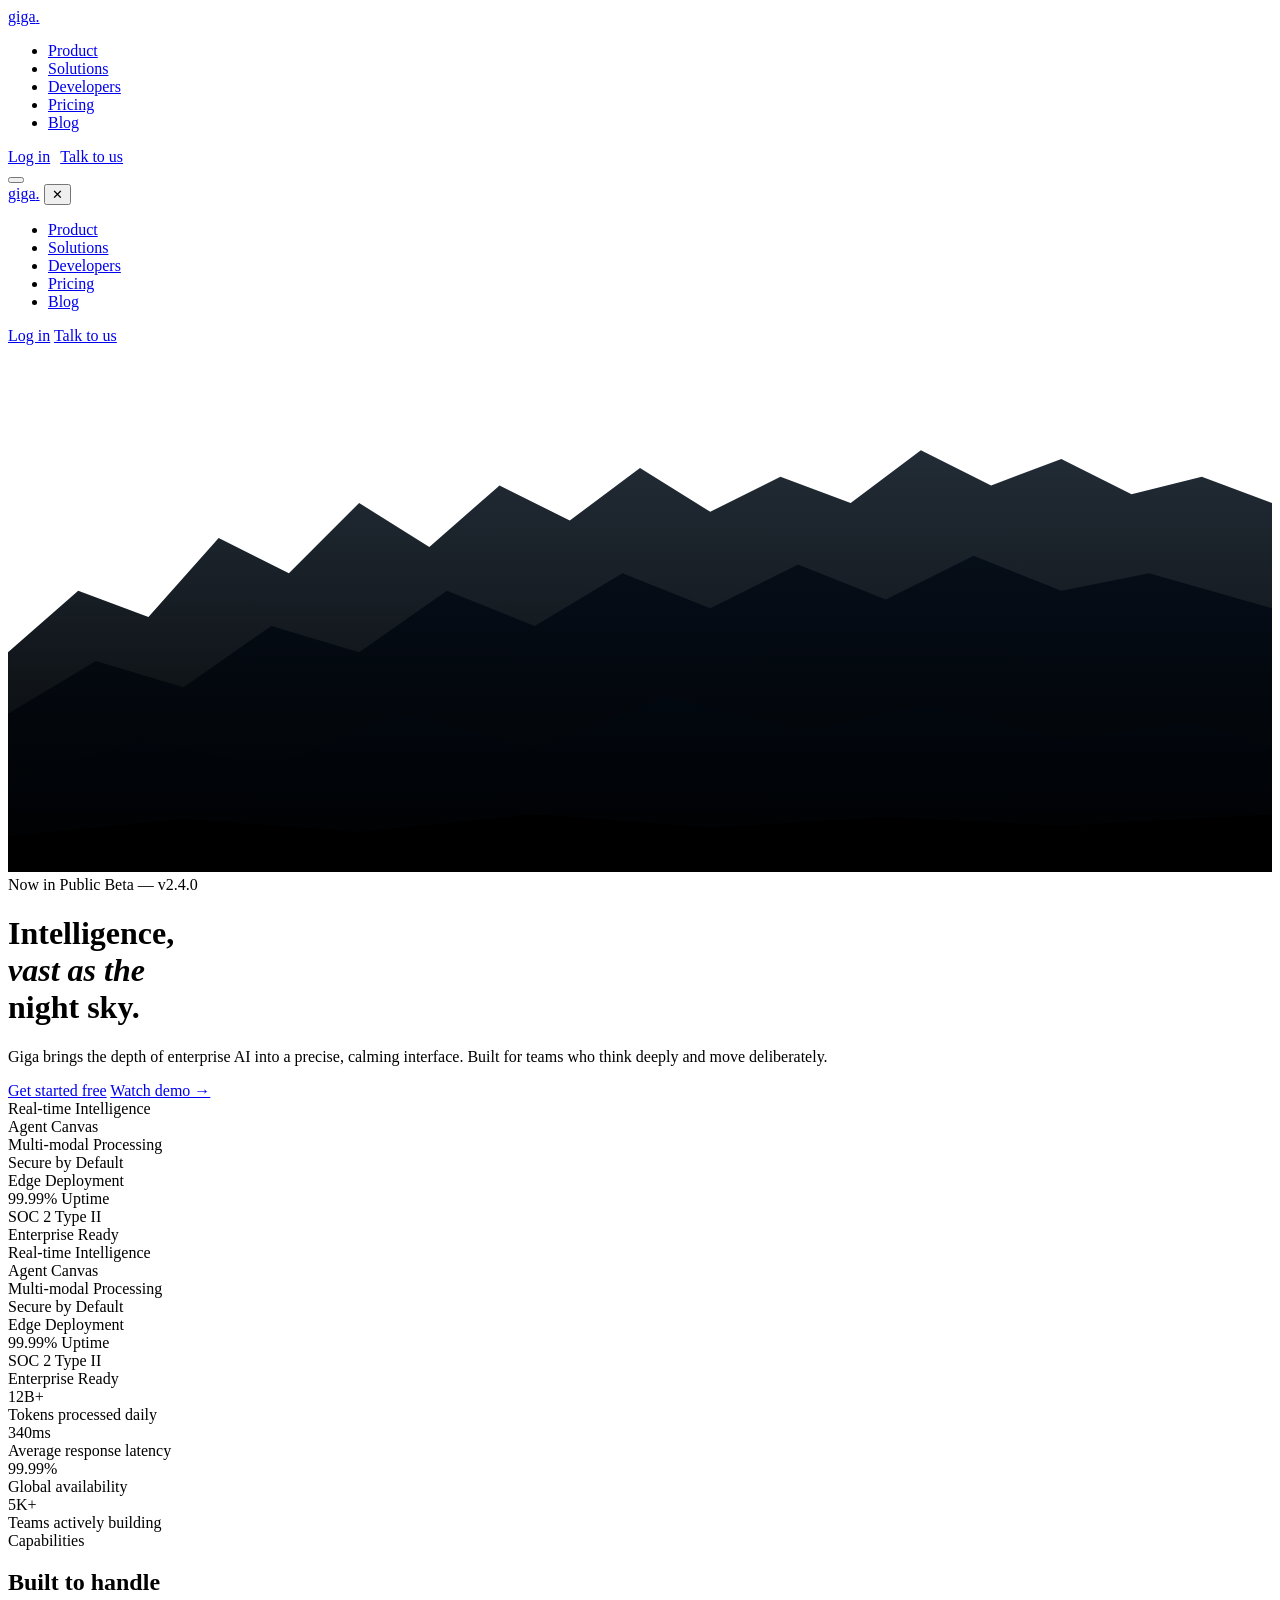
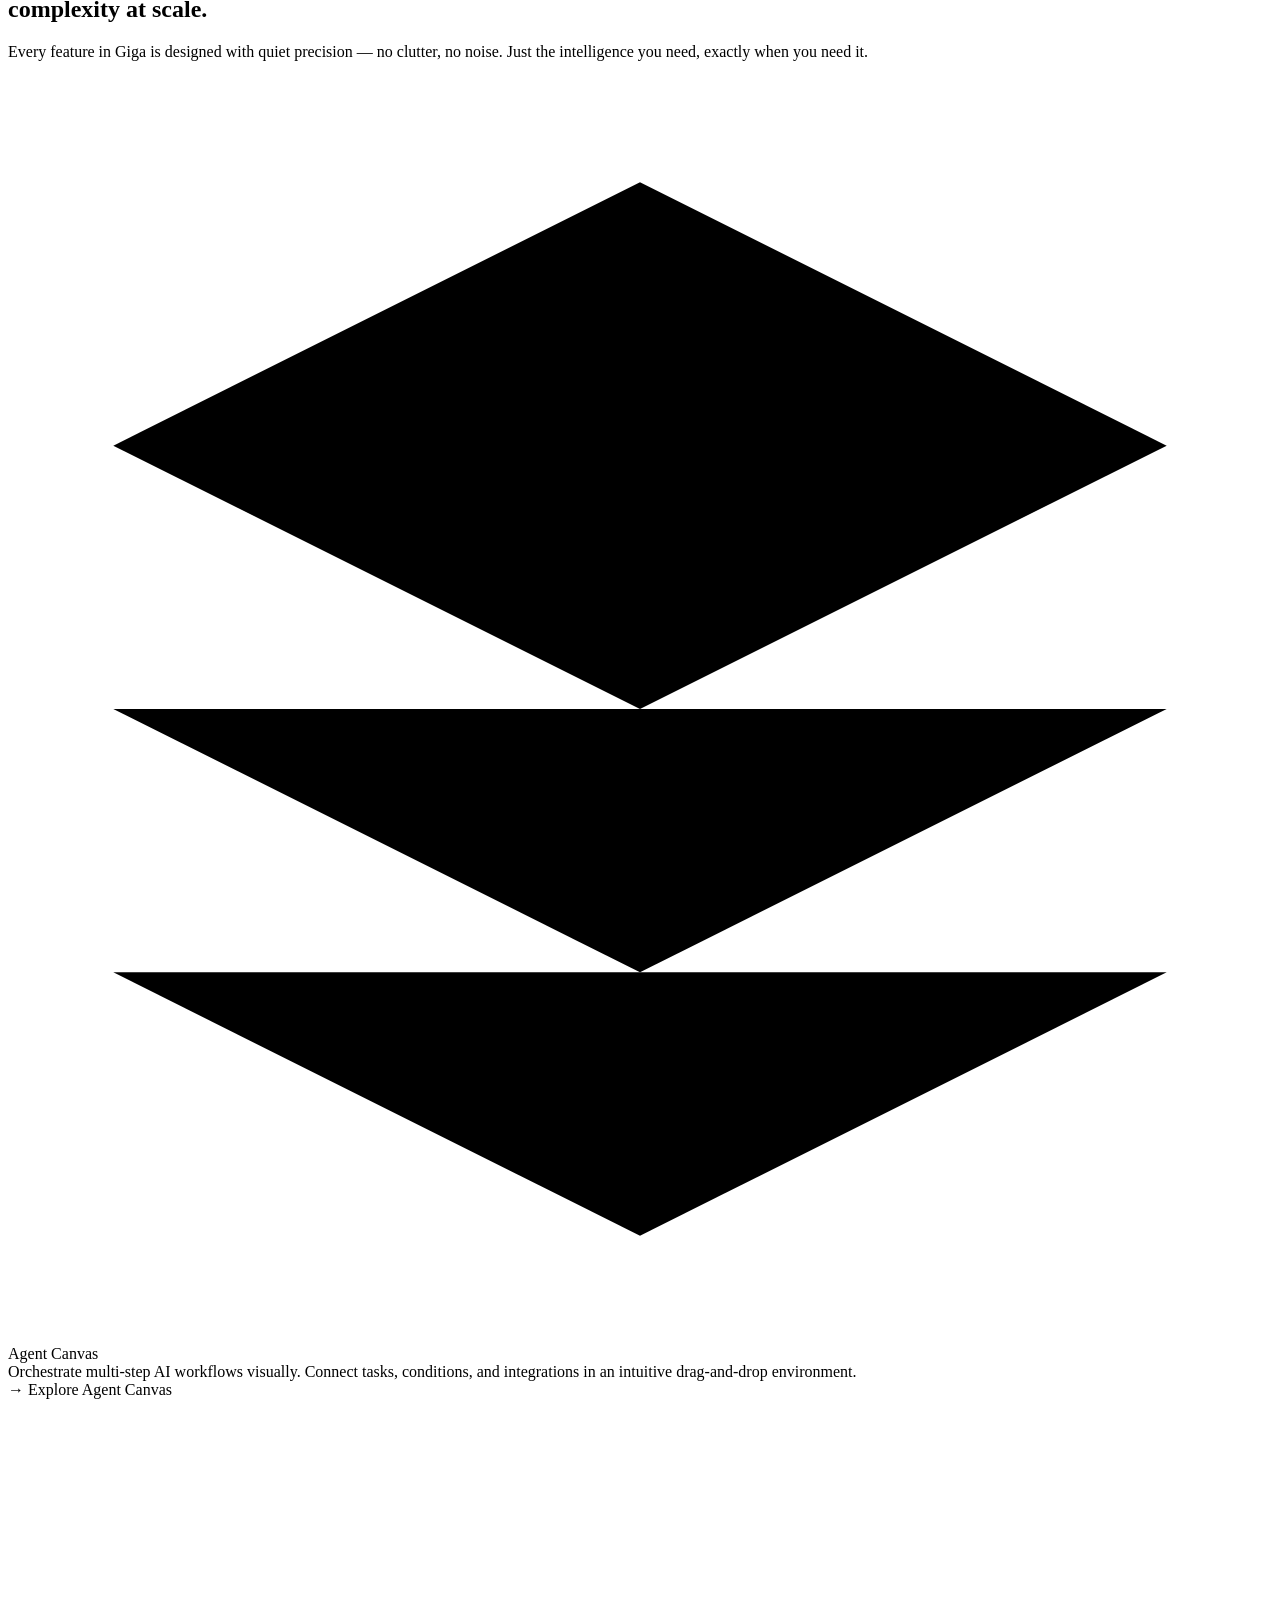
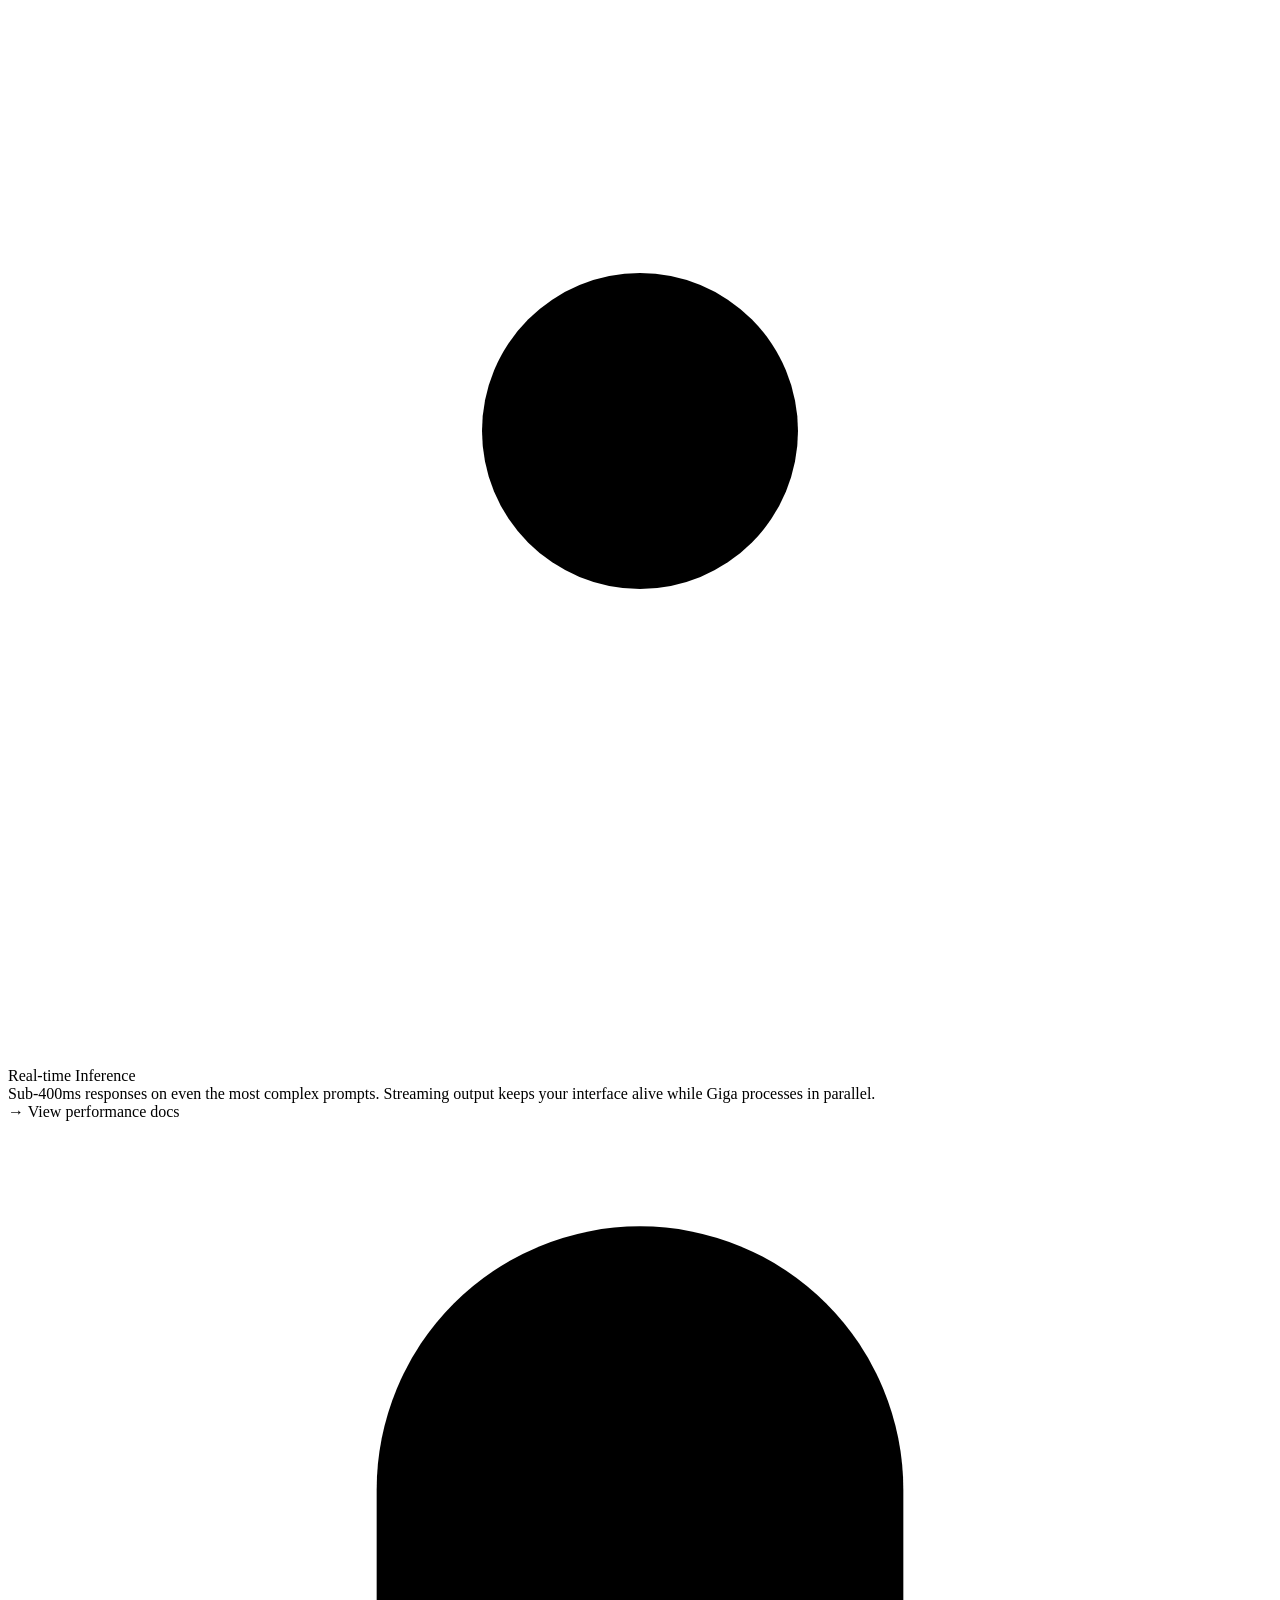
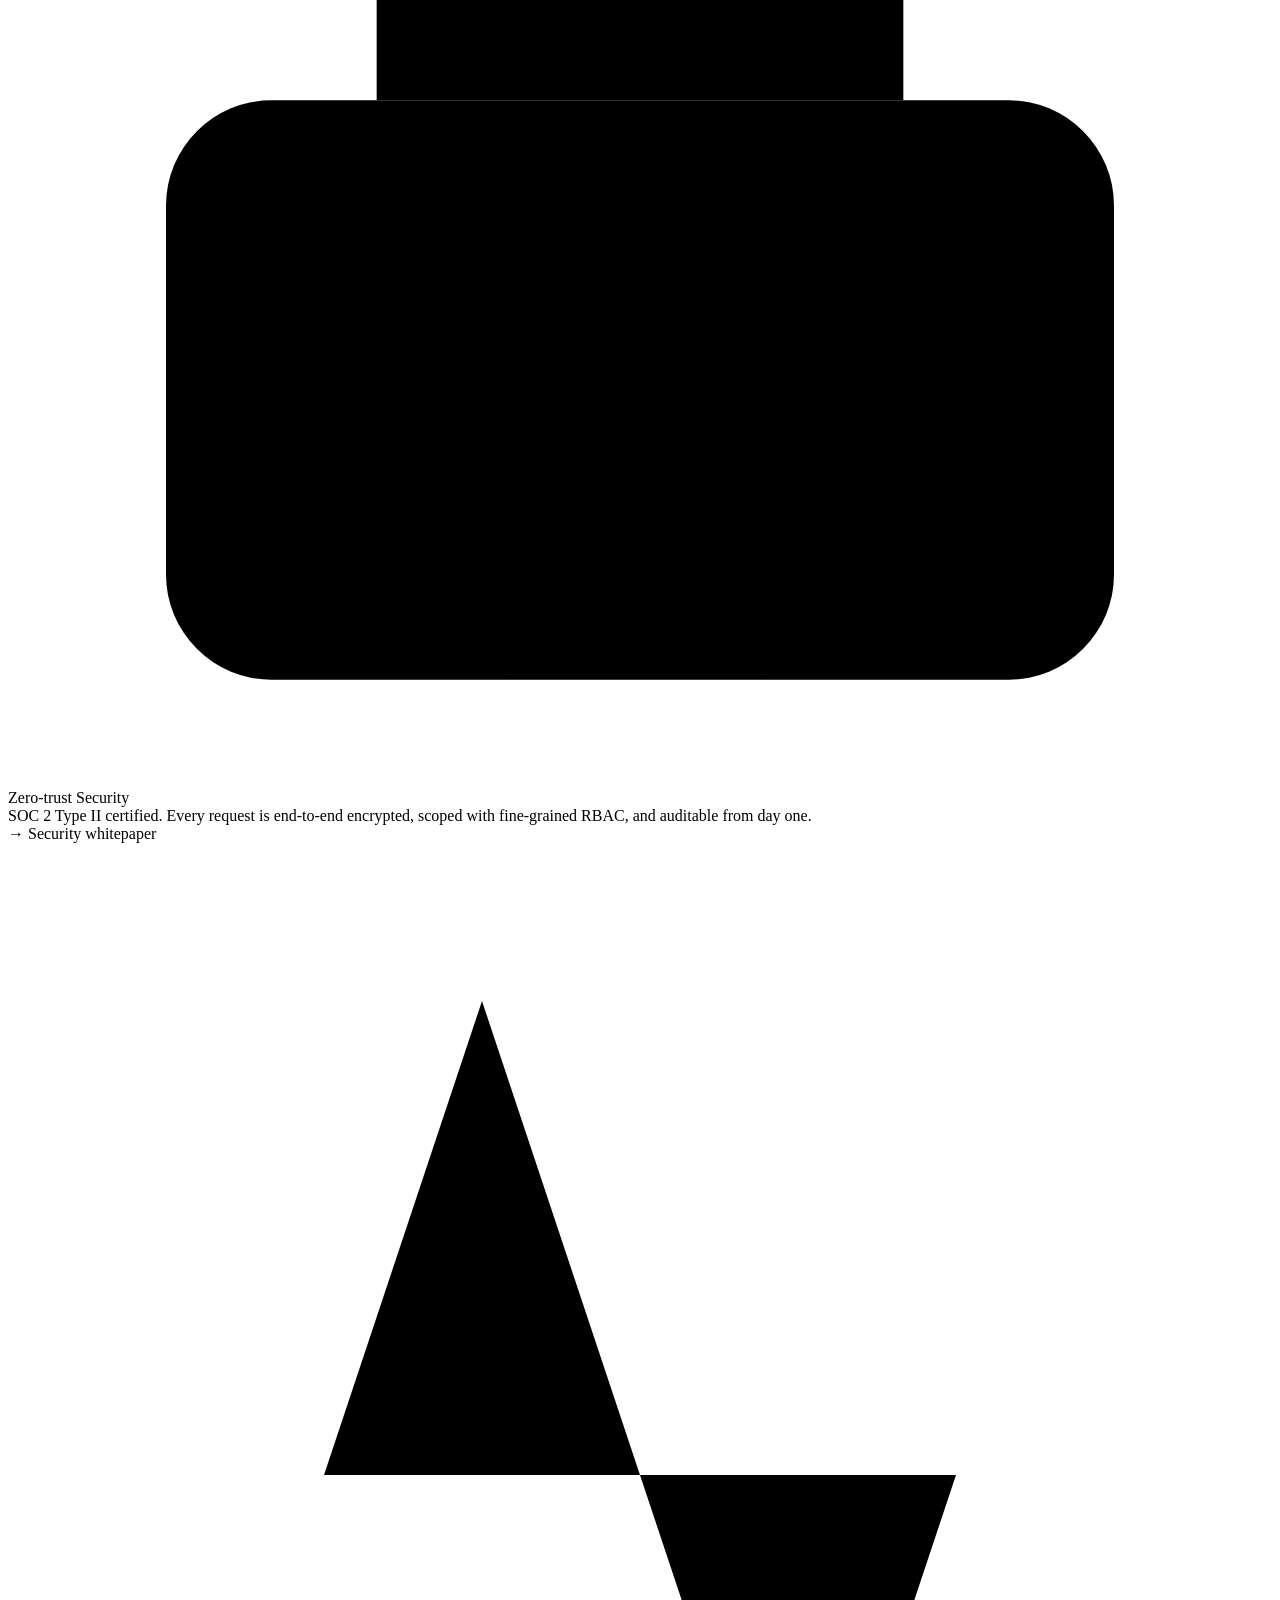
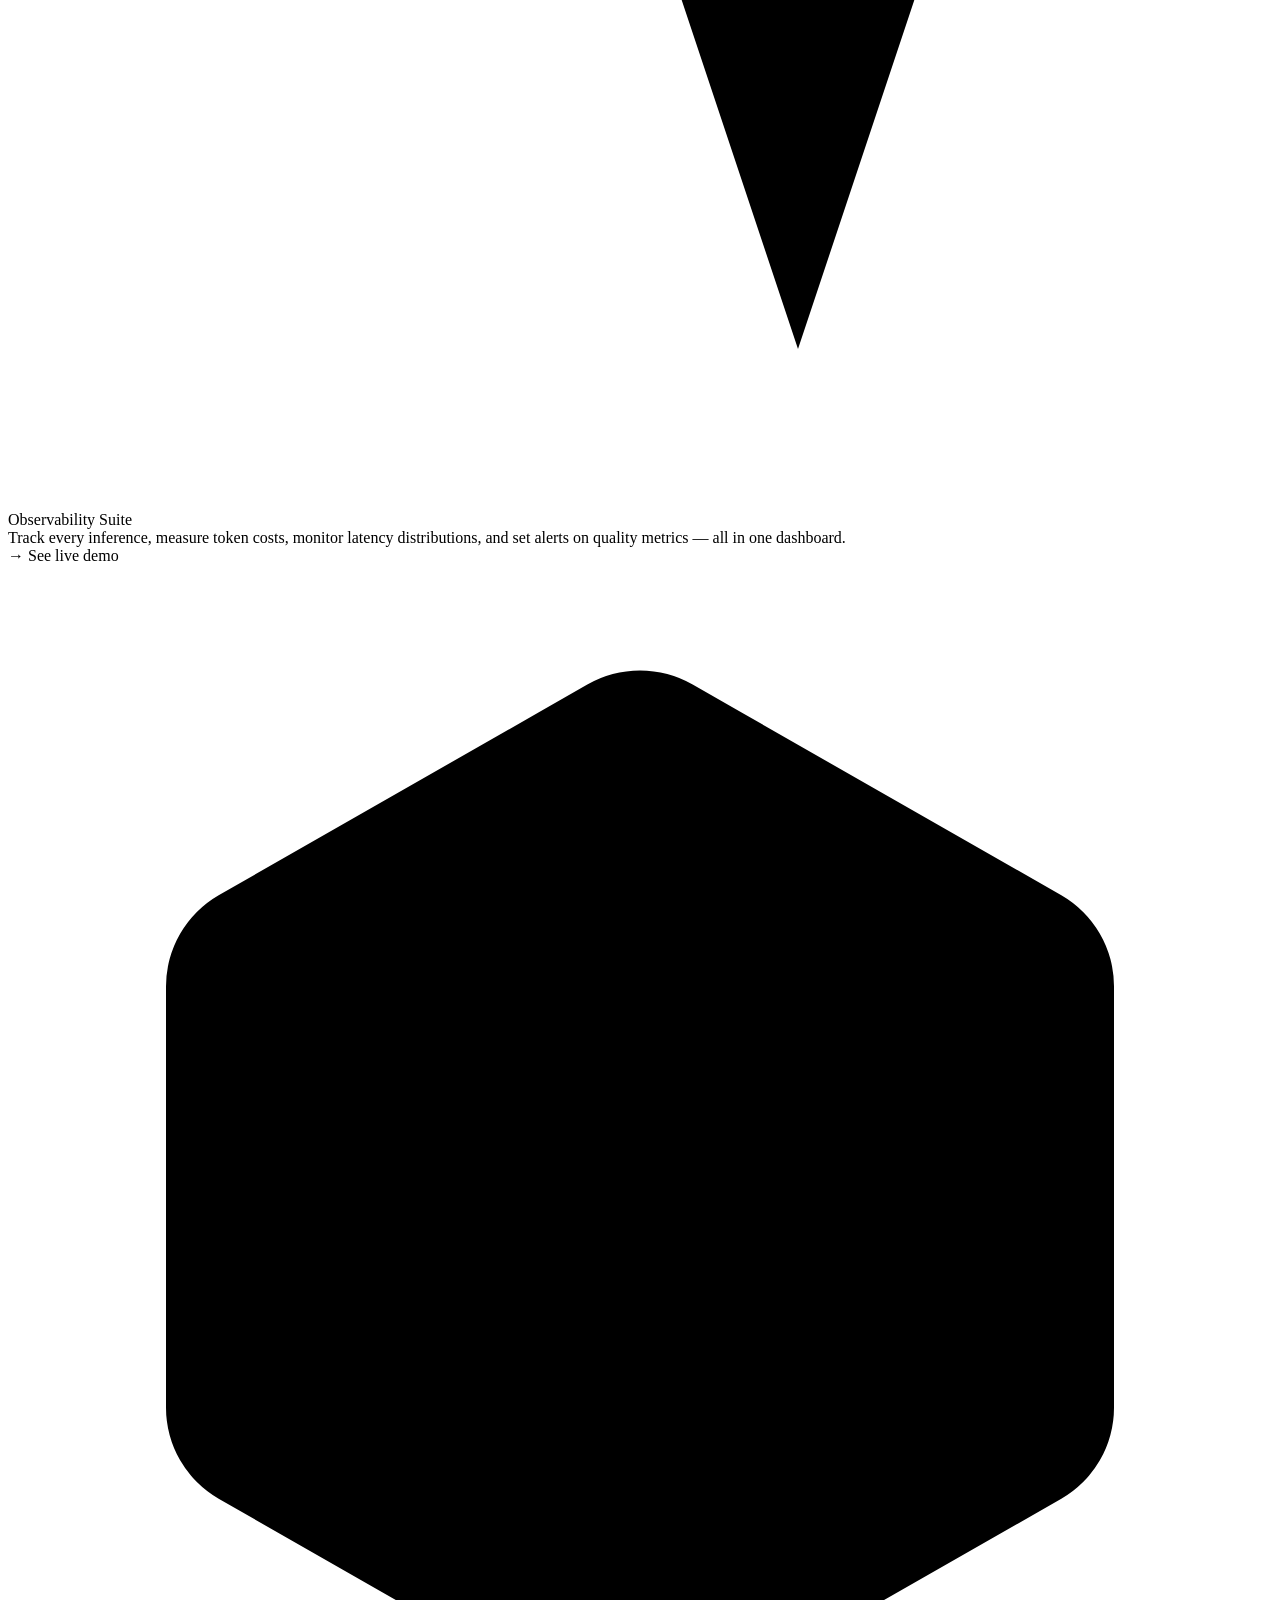
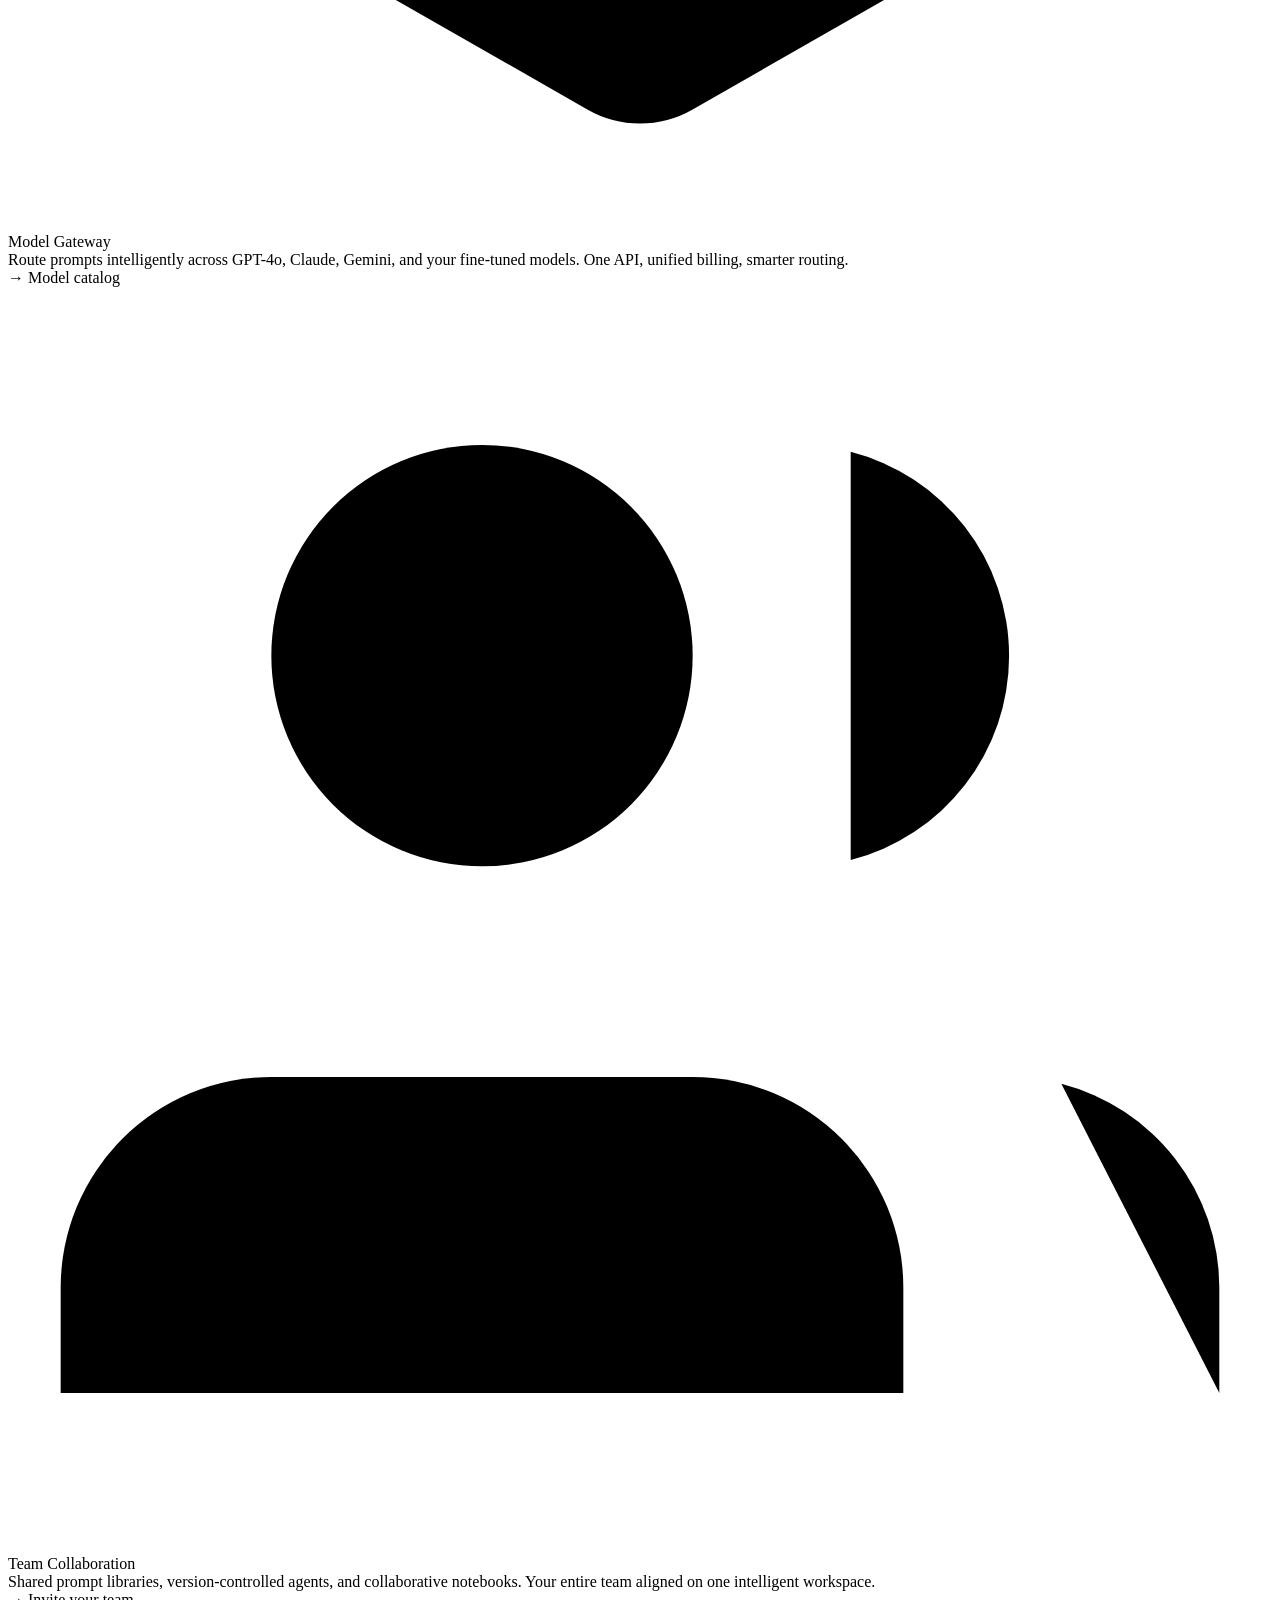
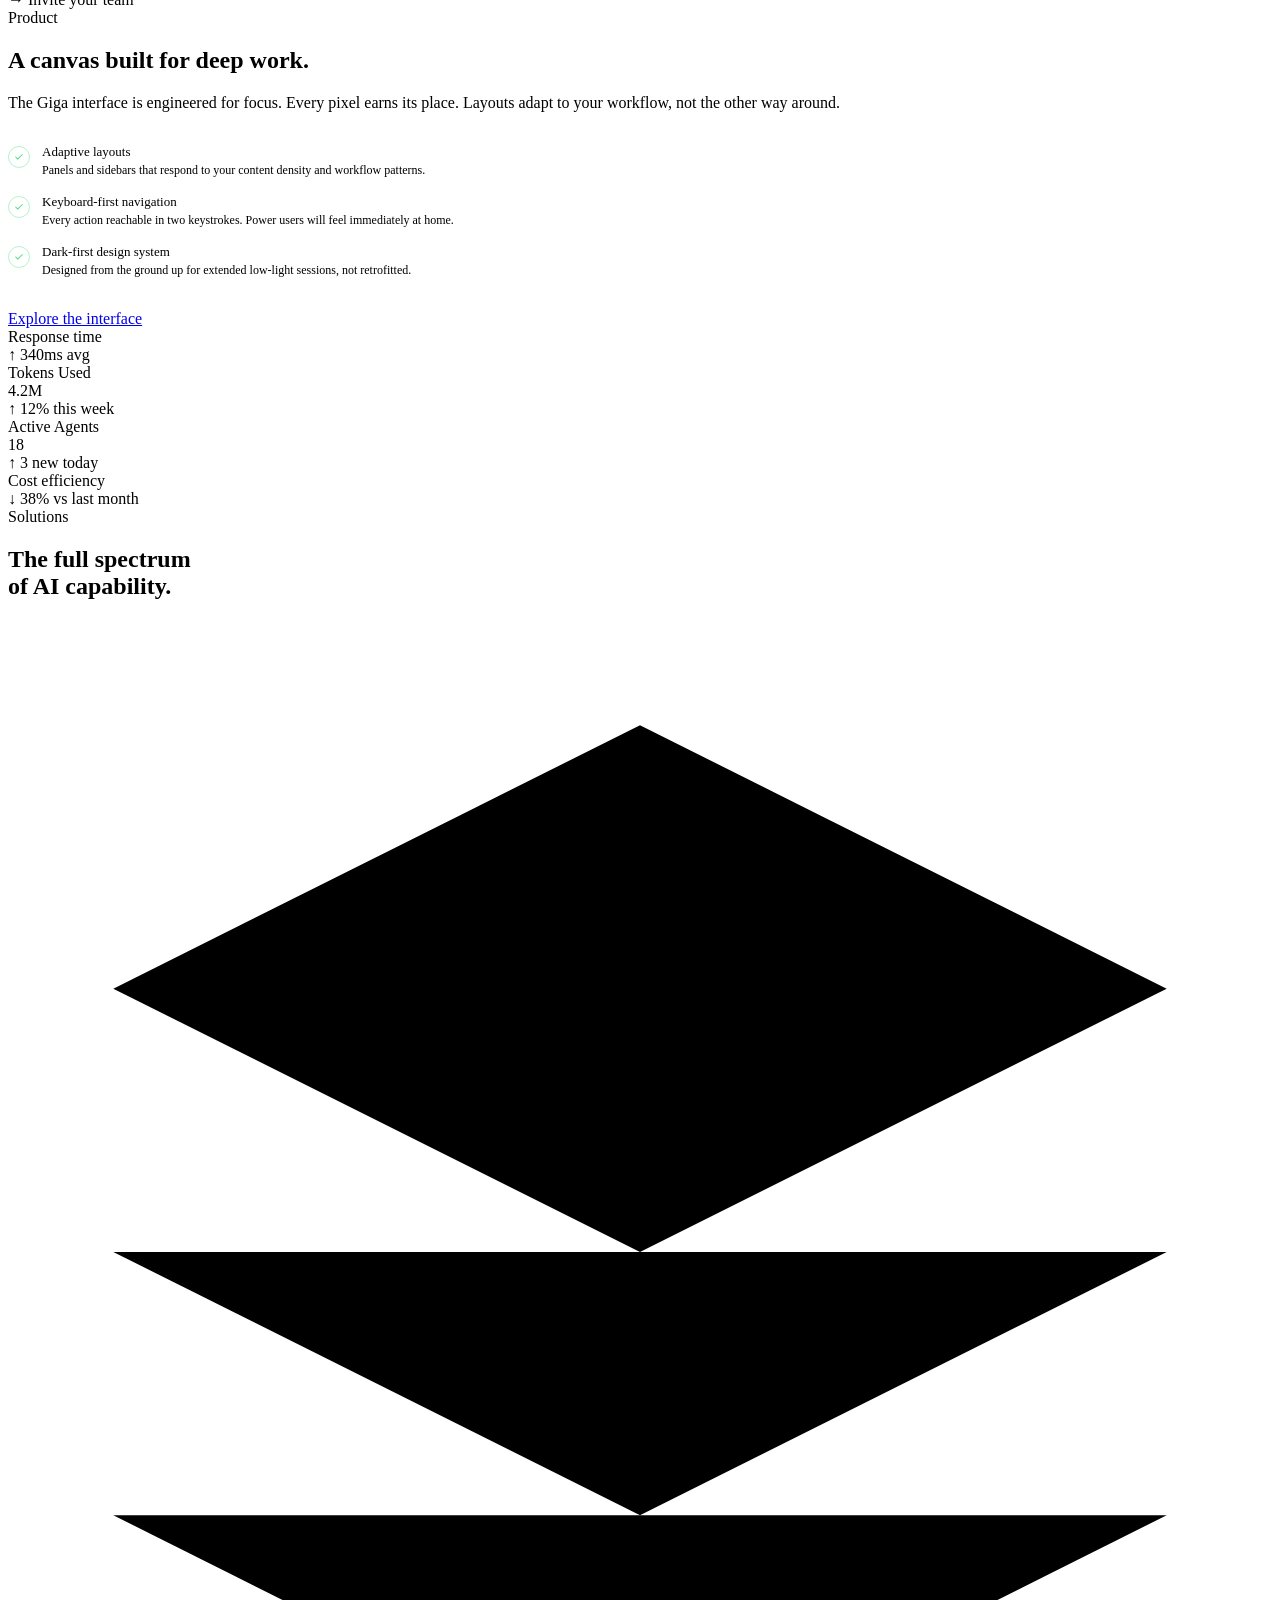
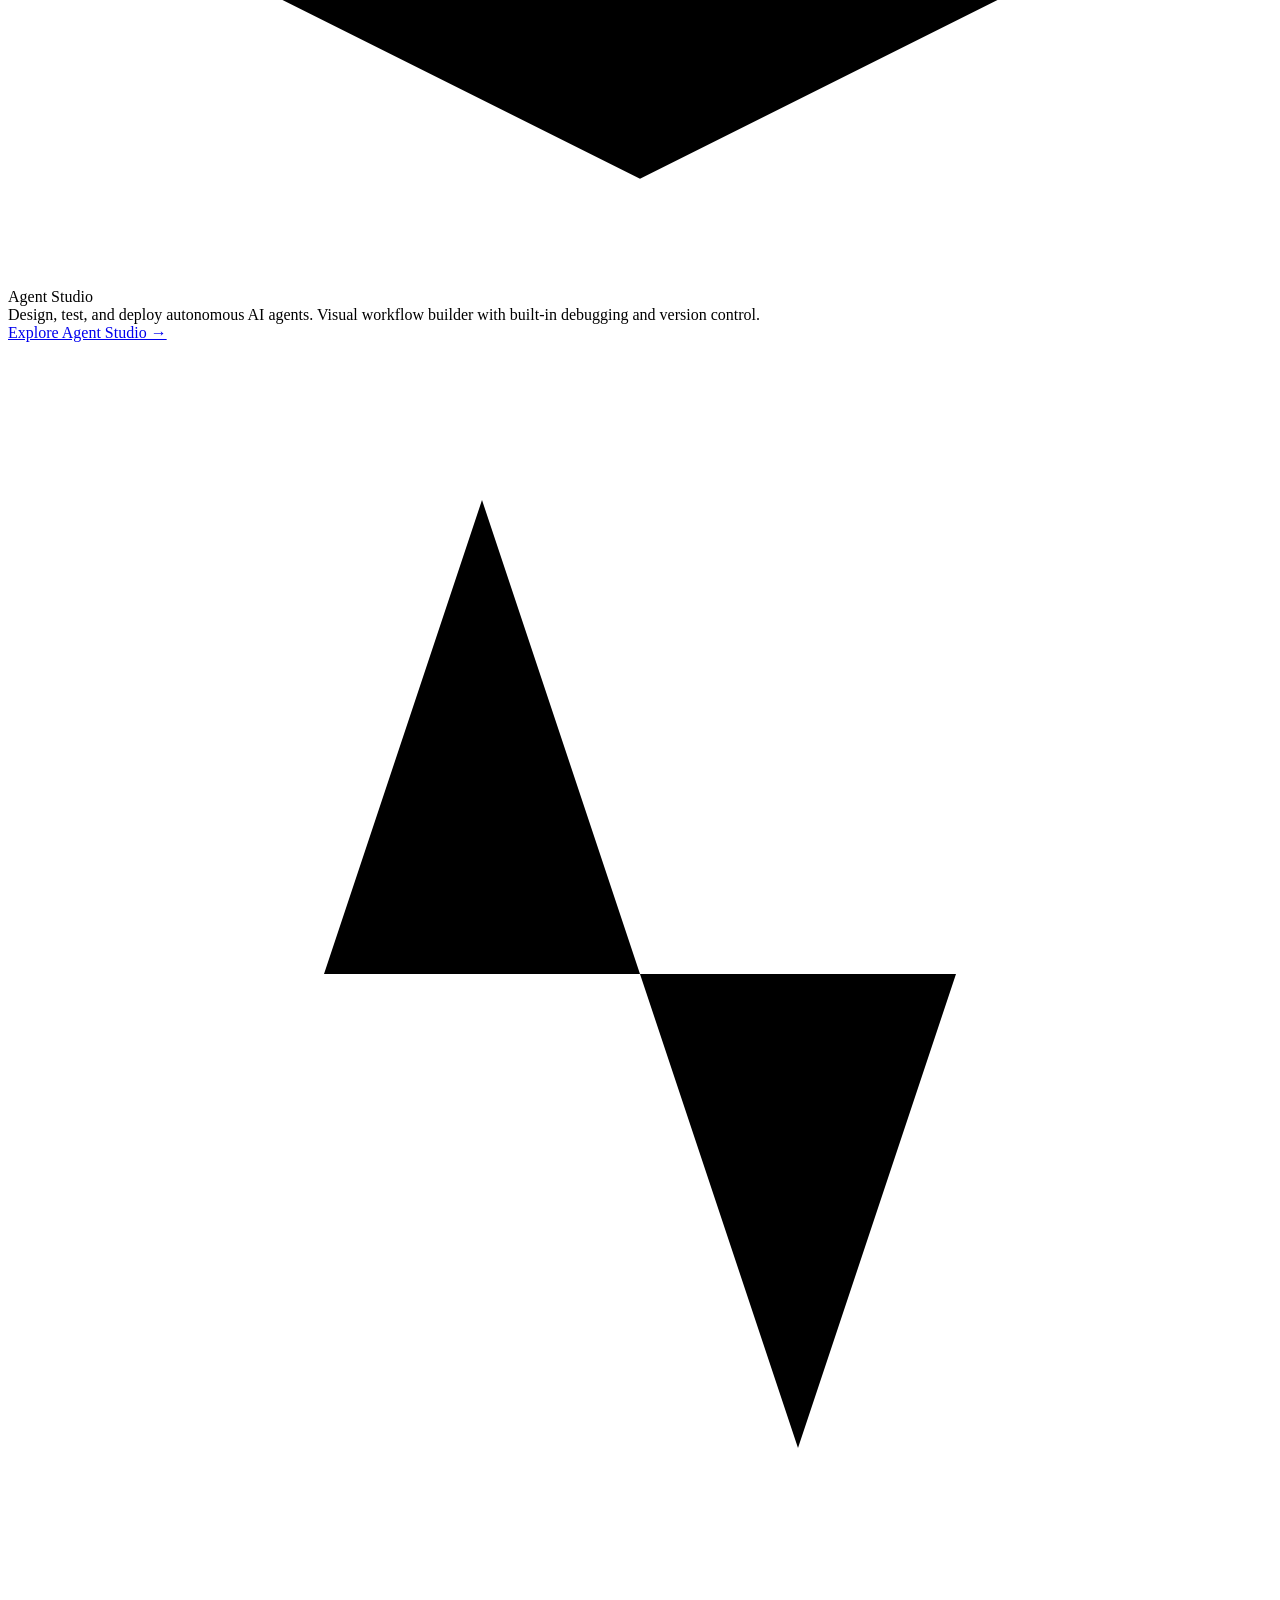
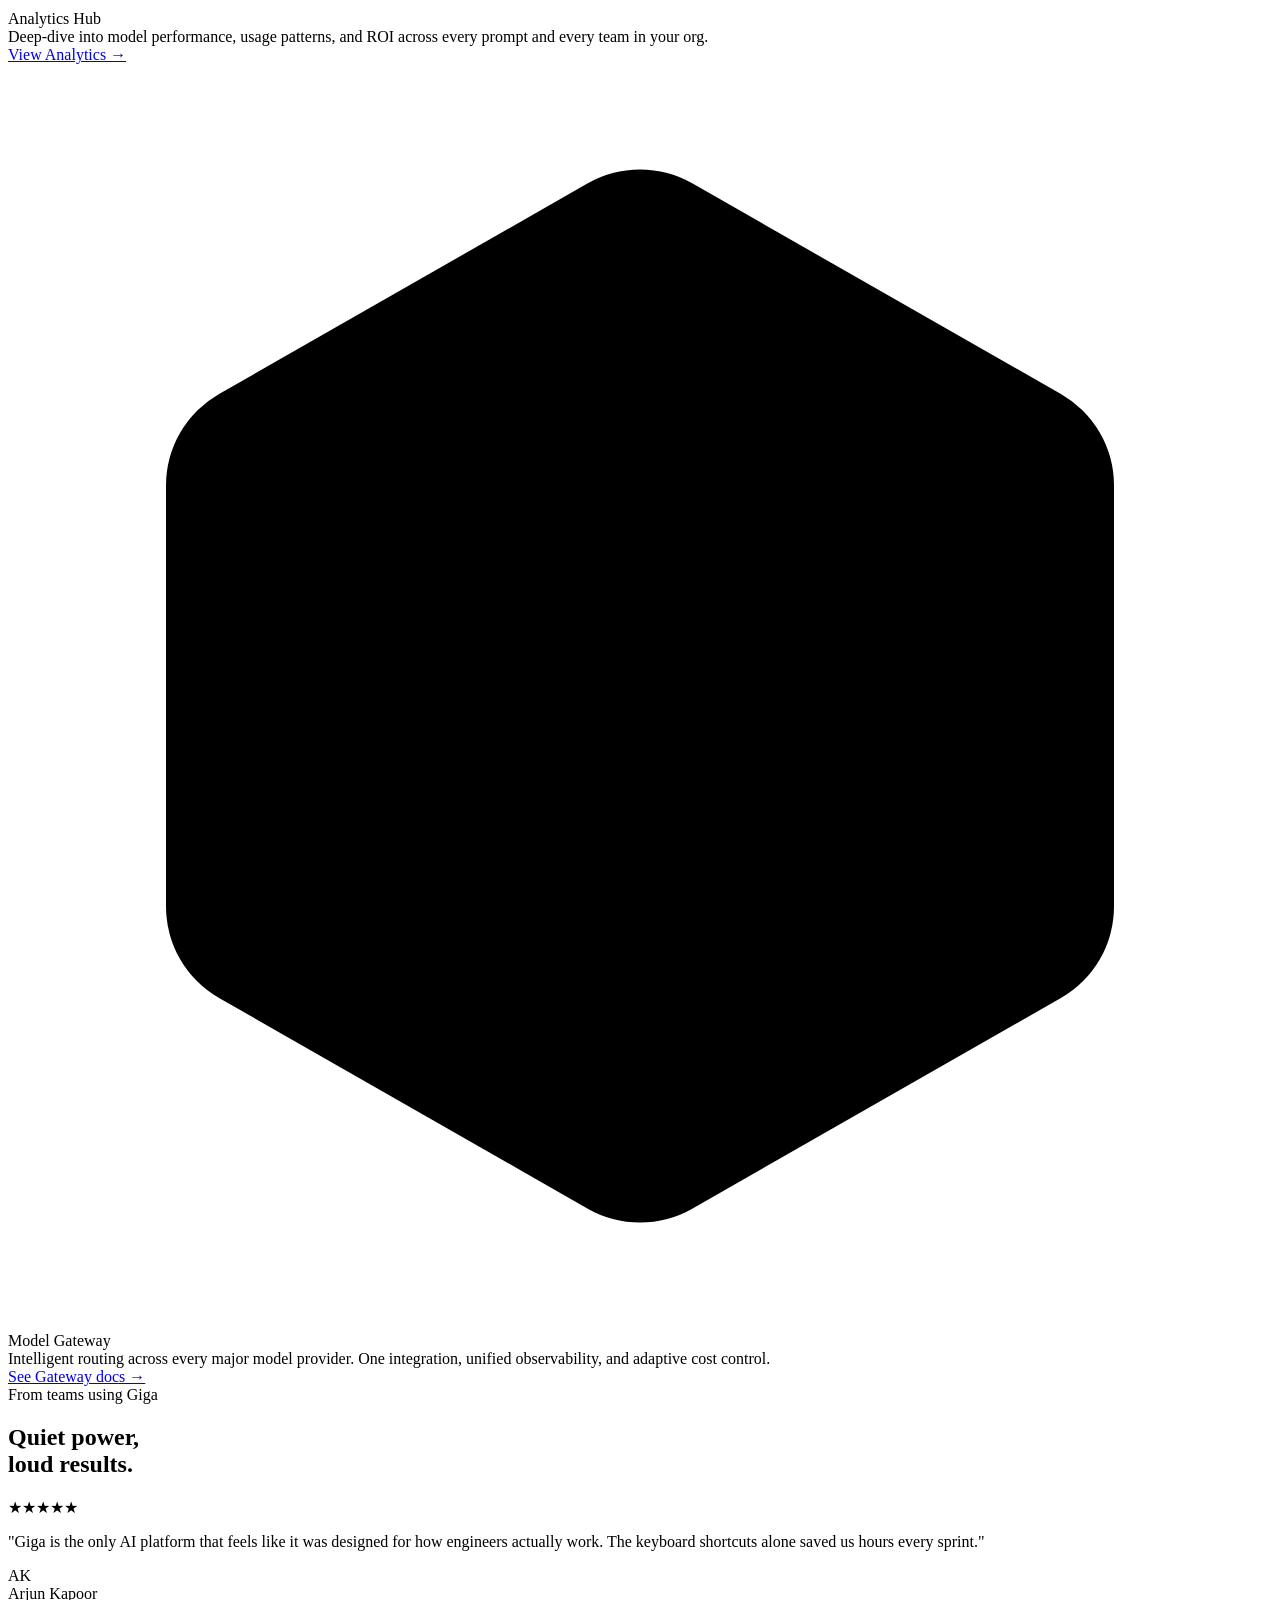
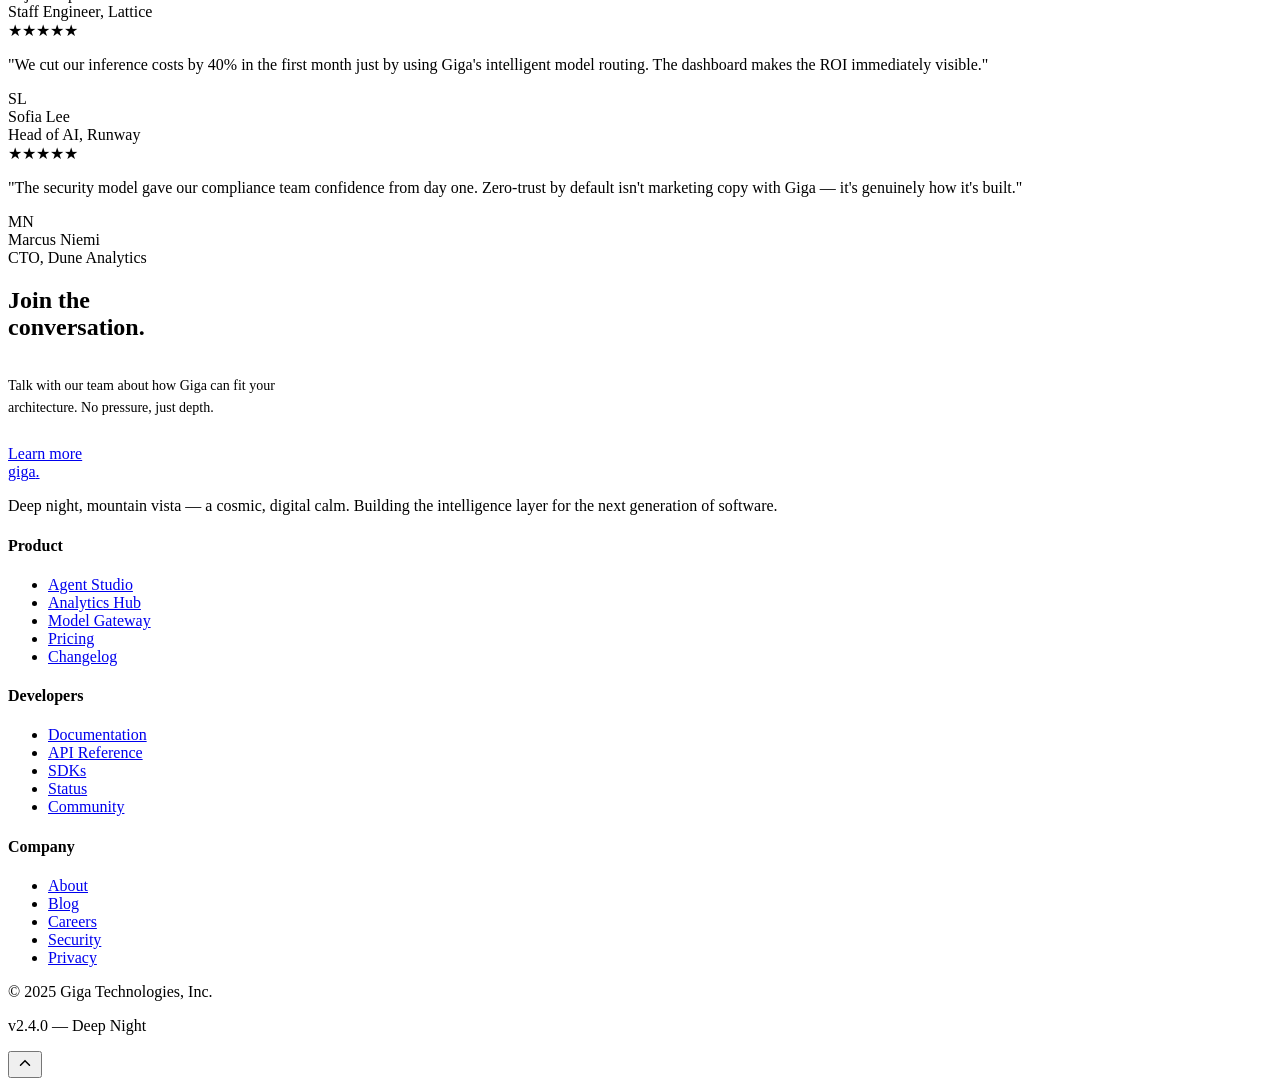
==== index.html @ 02d27ba8 "Add files via upload" ====
<!doctype html>
<html lang="en">
  <head>
    <meta charset="UTF-8" />
    <meta name="viewport" content="width=device-width, initial-scale=1.0" />
    <title>Giga — Deep Night, Mountain Vista</title>
    <link rel="preconnect" href="https://fonts.googleapis.com" />
    <link rel="preconnect" href="https://fonts.gstatic.com" crossorigin />
    <link
      href="https://fonts.googleapis.com/css2?family=Inter:wght@300;400;500&family=Inter+Display:wght@400;500&display=swap"
      rel="stylesheet"
    />
    <link rel="stylesheet" href="css/style.css" />
  </head>
  <body>
    <!-- ── NAVIGATION ── -->
    <nav>
      <div class="nav-inner">
        <a href="index.html" class="nav-logo">giga<span>.</span></a>
        <ul class="nav-links">
          <li><a href="#features-section">Product</a></li>
          <li><a href="#solutions-section">Solutions</a></li>
          <li><a href="#features-section">Developers</a></li>
          <li><a href="pages/pricing.html">Pricing</a></li>
          <li><a href="pages/blog.html">Blog</a></li>
        </ul>
        <div style="display: flex; gap: 10px; align-items: center">
          <a href="pages/login.html" class="btn-pill-ghost">Log in</a>
          <a href="pages/contact.html" class="btn-pill-primary">Talk to us</a>
        </div>
        <button class="hamburger" id="hamburger-btn" aria-label="Open menu">
          <span></span><span></span><span></span>
        </button>
      </div>
    </nav>

    <!-- ── MOBILE DRAWER ── -->
    <div class="mobile-drawer" id="mobile-drawer">
      <div class="mobile-drawer-overlay" id="drawer-overlay"></div>
      <div class="mobile-drawer-panel">
        <div class="mobile-drawer-header">
          <a href="index.html" class="nav-logo">giga<span>.</span></a>
          <button class="mobile-drawer-close" id="drawer-close" aria-label="Close menu">✕</button>
        </div>
        <ul class="mobile-drawer-links">
          <li><a href="#features-section">Product</a></li>
          <li><a href="#solutions-section">Solutions</a></li>
          <li><a href="#features-section">Developers</a></li>
          <li><a href="pages/pricing.html">Pricing</a></li>
          <li><a href="pages/blog.html">Blog</a></li>
        </ul>
        <div class="mobile-drawer-actions">
          <a href="pages/login.html" class="btn-pill-ghost" style="width:100%;text-align:center">Log in</a>
          <a href="pages/contact.html" class="btn-pill-primary" style="width:100%;text-align:center">Talk to us</a>
        </div>
      </div>
    </div>

    <!-- ── HERO ── -->
    <div class="hero">
      <div class="hero-bg">
        <div class="aurora"></div>
        <div class="mountain-layer">
          <svg
            viewBox="0 0 1440 600"
            preserveAspectRatio="none"
            xmlns="http://www.w3.org/2000/svg"
          >
            <defs>
              <linearGradient id="mtn1" x1="0" y1="0" x2="0" y2="1">
                <stop offset="0%" stop-color="#0a1520" stop-opacity="0.9" />
                <stop offset="100%" stop-color="#000000" stop-opacity="1" />
              </linearGradient>
              <linearGradient id="mtn2" x1="0" y1="0" x2="0" y2="1">
                <stop offset="0%" stop-color="#050d18" stop-opacity="0.95" />
                <stop offset="100%" stop-color="#000000" stop-opacity="1" />
              </linearGradient>
              <linearGradient id="mtn3" x1="0" y1="0" x2="0" y2="1">
                <stop offset="0%" stop-color="#020810" stop-opacity="1" />
                <stop offset="100%" stop-color="#000000" stop-opacity="1" />
              </linearGradient>
            </defs>
            <!-- Far mountains -->
            <path
              d="M0,600 L0,350 L80,280 L160,310 L240,220 L320,260 L400,180 L480,230 L560,160 L640,200 L720,140 L800,190 L880,150 L960,180 L1040,120 L1120,160 L1200,130 L1280,170 L1360,150 L1440,180 L1440,600 Z"
              fill="url(#mtn1)"
            />
            <!-- Mid mountains -->
            <path
              d="M0,600 L0,420 L100,360 L200,390 L300,320 L400,350 L500,280 L600,320 L700,260 L800,300 L900,250 L1000,290 L1100,240 L1200,280 L1300,260 L1440,300 L1440,600 Z"
              fill="url(#mtn2)"
            />
            <!-- Near mountains / ridge -->
            <path
              d="M0,600 L0,500 L150,450 L300,480 L450,420 L600,460 L750,400 L900,440 L1050,410 L1200,450 L1350,430 L1440,460 L1440,600 Z"
              fill="url(#mtn3)"
            />
            <!-- Foreground -->
            <path
              d="M0,600 L0,560 L200,540 L400,555 L600,535 L800,550 L1000,538 L1200,548 L1440,535 L1440,600 Z"
              fill="#000000"
            />
          </svg>
        </div>
      </div>

      <div class="hero-content">
        <div class="hero-badge">
          <div class="hero-badge-dot"></div>
          <span>Now in Public Beta — v2.4.0</span>
        </div>

        <h1 class="hero-title">
          Intelligence,<br />
          <em>vast as the</em><br />
          night sky.
        </h1>

        <p class="hero-sub">
          Giga brings the depth of enterprise AI into a precise, calming
          interface. Built for teams who think deeply and move deliberately.
        </p>

        <div class="hero-actions">
          <a href="pages/register.html" class="btn-pill-primary">Get started free</a>
          <a href="#showcase-section" class="btn-pill-ghost">Watch demo →</a>
        </div>
      </div>
    </div>

    <!-- ── TICKER ── -->
    <div class="ticker-wrap">
      <div class="ticker">
        <div class="ticker-item">Real-time Intelligence</div>
        <div class="ticker-item">Agent Canvas</div>
        <div class="ticker-item">Multi-modal Processing</div>
        <div class="ticker-item">Secure by Default</div>
        <div class="ticker-item">Edge Deployment</div>
        <div class="ticker-item">99.99% Uptime</div>
        <div class="ticker-item">SOC 2 Type II</div>
        <div class="ticker-item">Enterprise Ready</div>
        <!-- duplicate for seamless loop -->
        <div class="ticker-item">Real-time Intelligence</div>
        <div class="ticker-item">Agent Canvas</div>
        <div class="ticker-item">Multi-modal Processing</div>
        <div class="ticker-item">Secure by Default</div>
        <div class="ticker-item">Edge Deployment</div>
        <div class="ticker-item">99.99% Uptime</div>
        <div class="ticker-item">SOC 2 Type II</div>
        <div class="ticker-item">Enterprise Ready</div>
      </div>
    </div>

    <!-- ── METRICS ── -->
    <section class="metrics-section">
      <div class="container">
        <div class="metrics-grid">
          <div class="metric-item fade-up">
            <div class="metric-value">12<span>B+</span></div>
            <div class="metric-label">Tokens processed daily</div>
          </div>
          <div class="metric-item fade-up">
            <div class="metric-value">340<span>ms</span></div>
            <div class="metric-label">Average response latency</div>
          </div>
          <div class="metric-item fade-up">
            <div class="metric-value">99<span>.99%</span></div>
            <div class="metric-label">Global availability</div>
          </div>
          <div class="metric-item fade-up">
            <div class="metric-value">5<span>K+</span></div>
            <div class="metric-label">Teams actively building</div>
          </div>
        </div>
      </div>
    </section>

    <div class="divider-green"></div>

    <!-- ── FEATURES ── -->
    <section class="features-section" id="features-section">
      <div class="container">
        <div class="features-header">
          <div class="section-label">Capabilities</div>
          <h2 class="section-heading">
            Built to handle<br />complexity at scale.
          </h2>
          <p class="section-body">
            Every feature in Giga is designed with quiet precision — no clutter,
            no noise. Just the intelligence you need, exactly when you need it.
          </p>
        </div>

        <div class="features-grid">
          <div class="feature-card fade-up">
            <div class="feature-icon">
              <svg viewBox="0 0 24 24">
                <path d="M12 2L2 7l10 5 10-5-10-5z" />
                <path d="M2 17l10 5 10-5" />
                <path d="M2 12l10 5 10-5" />
              </svg>
            </div>
            <div class="feature-title">Agent Canvas</div>
            <div class="feature-desc">
              Orchestrate multi-step AI workflows visually. Connect tasks,
              conditions, and integrations in an intuitive drag-and-drop
              environment.
            </div>
            <div class="feature-card-accent">→ Explore Agent Canvas</div>
          </div>

          <div class="feature-card fade-up">
            <div class="feature-icon">
              <svg viewBox="0 0 24 24">
                <circle cx="12" cy="12" r="3" />
                <path
                  d="M12 1v4M12 19v4M4.22 4.22l2.83 2.83M16.95 16.95l2.83 2.83M1 12h4M19 12h4M4.22 19.78l2.83-2.83M16.95 7.05l2.83-2.83"
                />
              </svg>
            </div>
            <div class="feature-title">Real-time Inference</div>
            <div class="feature-desc">
              Sub-400ms responses on even the most complex prompts. Streaming
              output keeps your interface alive while Giga processes in
              parallel.
            </div>
            <div class="feature-card-accent">→ View performance docs</div>
          </div>

          <div class="feature-card fade-up">
            <div class="feature-icon">
              <svg viewBox="0 0 24 24">
                <rect x="3" y="11" width="18" height="11" rx="2" ry="2" />
                <path d="M7 11V7a5 5 0 0 1 10 0v4" />
              </svg>
            </div>
            <div class="feature-title">Zero-trust Security</div>
            <div class="feature-desc">
              SOC 2 Type II certified. Every request is end-to-end encrypted,
              scoped with fine-grained RBAC, and auditable from day one.
            </div>
            <div class="feature-card-accent">→ Security whitepaper</div>
          </div>

          <div class="feature-card fade-up">
            <div class="feature-icon">
              <svg viewBox="0 0 24 24">
                <polyline points="22 12 18 12 15 21 9 3 6 12 2 12" />
              </svg>
            </div>
            <div class="feature-title">Observability Suite</div>
            <div class="feature-desc">
              Track every inference, measure token costs, monitor latency
              distributions, and set alerts on quality metrics — all in one
              dashboard.
            </div>
            <div class="feature-card-accent">→ See live demo</div>
          </div>

          <div class="feature-card fade-up">
            <div class="feature-icon">
              <svg viewBox="0 0 24 24">
                <path
                  d="M21 16V8a2 2 0 0 0-1-1.73l-7-4a2 2 0 0 0-2 0l-7 4A2 2 0 0 0 3 8v8a2 2 0 0 0 1 1.73l7 4a2 2 0 0 0 2 0l7-4A2 2 0 0 0 21 16z"
                />
              </svg>
            </div>
            <div class="feature-title">Model Gateway</div>
            <div class="feature-desc">
              Route prompts intelligently across GPT-4o, Claude, Gemini, and
              your fine-tuned models. One API, unified billing, smarter routing.
            </div>
            <div class="feature-card-accent">→ Model catalog</div>
          </div>

          <div class="feature-card fade-up">
            <div class="feature-icon">
              <svg viewBox="0 0 24 24">
                <path d="M17 21v-2a4 4 0 0 0-4-4H5a4 4 0 0 0-4 4v2" />
                <circle cx="9" cy="7" r="4" />
                <path d="M23 21v-2a4 4 0 0 0-3-3.87" />
                <path d="M16 3.13a4 4 0 0 1 0 7.75" />
              </svg>
            </div>
            <div class="feature-title">Team Collaboration</div>
            <div class="feature-desc">
              Shared prompt libraries, version-controlled agents, and
              collaborative notebooks. Your entire team aligned on one
              intelligent workspace.
            </div>
            <div class="feature-card-accent">→ Invite your team</div>
          </div>
        </div>
      </div>
    </section>

    <!-- ── SHOWCASE ── -->
    <section class="showcase-section" id="showcase-section">
      <div class="container">
        <div class="showcase-inner">
          <div>
            <div class="section-label">Product</div>
            <h2 class="section-heading" style="max-width: 400px">
              A canvas built for deep work.
            </h2>
            <p class="section-body" style="margin-bottom: 32px">
              The Giga interface is engineered for focus. Every pixel earns its
              place. Layouts adapt to your workflow, not the other way around.
            </p>
            <div
              style="
                display: flex;
                flex-direction: column;
                gap: 16px;
                margin-bottom: 32px;
              "
            >
              <div style="display: flex; align-items: flex-start; gap: 12px">
                <div
                  style="
                    width: 20px;
                    height: 20px;
                    border-radius: 50%;
                    border: 1px solid rgba(73, 222, 128, 0.4);
                    display: flex;
                    align-items: center;
                    justify-content: center;
                    flex-shrink: 0;
                    margin-top: 2px;
                  "
                >
                  <svg
                    width="10"
                    height="10"
                    viewBox="0 0 24 24"
                    fill="none"
                    stroke="#49de80"
                    stroke-width="2.5"
                    stroke-linecap="round"
                  >
                    <polyline points="20 6 9 17 4 12" />
                  </svg>
                </div>
                <div>
                  <div
                    style="
                      font-size: 13px;
                      color: var(--color-ghost);
                      font-weight: 500;
                      margin-bottom: 3px;
                    "
                  >
                    Adaptive layouts
                  </div>
                  <div style="font-size: 12px; color: var(--color-cosmic-dust)">
                    Panels and sidebars that respond to your content density and
                    workflow patterns.
                  </div>
                </div>
              </div>
              <div style="display: flex; align-items: flex-start; gap: 12px">
                <div
                  style="
                    width: 20px;
                    height: 20px;
                    border-radius: 50%;
                    border: 1px solid rgba(73, 222, 128, 0.4);
                    display: flex;
                    align-items: center;
                    justify-content: center;
                    flex-shrink: 0;
                    margin-top: 2px;
                  "
                >
                  <svg
                    width="10"
                    height="10"
                    viewBox="0 0 24 24"
                    fill="none"
                    stroke="#49de80"
                    stroke-width="2.5"
                    stroke-linecap="round"
                  >
                    <polyline points="20 6 9 17 4 12" />
                  </svg>
                </div>
                <div>
                  <div
                    style="
                      font-size: 13px;
                      color: var(--color-ghost);
                      font-weight: 500;
                      margin-bottom: 3px;
                    "
                  >
                    Keyboard-first navigation
                  </div>
                  <div style="font-size: 12px; color: var(--color-cosmic-dust)">
                    Every action reachable in two keystrokes. Power users will
                    feel immediately at home.
                  </div>
                </div>
              </div>
              <div style="display: flex; align-items: flex-start; gap: 12px">
                <div
                  style="
                    width: 20px;
                    height: 20px;
                    border-radius: 50%;
                    border: 1px solid rgba(73, 222, 128, 0.4);
                    display: flex;
                    align-items: center;
                    justify-content: center;
                    flex-shrink: 0;
                    margin-top: 2px;
                  "
                >
                  <svg
                    width="10"
                    height="10"
                    viewBox="0 0 24 24"
                    fill="none"
                    stroke="#49de80"
                    stroke-width="2.5"
                    stroke-linecap="round"
                  >
                    <polyline points="20 6 9 17 4 12" />
                  </svg>
                </div>
                <div>
                  <div
                    style="
                      font-size: 13px;
                      color: var(--color-ghost);
                      font-weight: 500;
                      margin-bottom: 3px;
                    "
                  >
                    Dark-first design system
                  </div>
                  <div style="font-size: 12px; color: var(--color-cosmic-dust)">
                    Designed from the ground up for extended low-light sessions,
                    not retrofitted.
                  </div>
                </div>
              </div>
            </div>
            <a href="pages/register.html" class="btn-pill-dark">Explore the interface</a>
          </div>

          <div class="showcase-visual">
            <div class="showcase-float top-right">
              <div class="float-label">Response time</div>
              <div class="float-value"><span class="up">↑</span> 340ms avg</div>
            </div>
            <div class="showcase-screen">
              <div class="screen-topbar">
                <div class="screen-dot red"></div>
                <div class="screen-dot yellow"></div>
                <div class="screen-dot green"></div>
                <div class="screen-title-bar"></div>
              </div>
              <div class="screen-lines">
                <div class="screen-line"></div>
                <div class="screen-line short"></div>
                <div class="screen-line highlight"></div>
                <div class="screen-line med"></div>
                <div class="screen-line short"></div>
                <div class="screen-line"></div>
                <div class="screen-line accent"></div>
              </div>
              <div class="screen-card-row">
                <div class="screen-mini-card">
                  <div class="mini-label">Tokens Used</div>
                  <div class="mini-value">4.2M</div>
                  <div class="mini-change">↑ 12% this week</div>
                </div>
                <div class="screen-mini-card">
                  <div class="mini-label">Active Agents</div>
                  <div class="mini-value">18</div>
                  <div class="mini-change">↑ 3 new today</div>
                </div>
              </div>
            </div>
            <div class="showcase-float bottom-left">
              <div class="float-label">Cost efficiency</div>
              <div class="float-value">
                <span class="up">↓</span> 38% vs last month
              </div>
            </div>
          </div>
        </div>
      </div>
    </section>

    <!-- ── PRODUCT CARDS ── -->
    <section class="product-section" id="solutions-section">
      <div class="container">
        <div class="section-label">Solutions</div>
        <h2 class="section-heading">
          The full spectrum<br />of AI capability.
        </h2>

        <div class="product-grid">
          <div class="product-card violet fade-up">
            <div class="product-card-icon">
              <svg viewBox="0 0 24 24">
                <path d="M12 2L2 7l10 5 10-5-10-5z" />
                <path d="M2 17l10 5 10-5" />
                <path d="M2 12l10 5 10-5" />
              </svg>
            </div>
            <div>
              <div class="product-card-title">Agent Studio</div>
              <div class="product-card-desc">
                Design, test, and deploy autonomous AI agents. Visual workflow
                builder with built-in debugging and version control.
              </div>
              <a href="pages/register.html" class="product-card-link">Explore Agent Studio →</a>
            </div>
          </div>

          <div class="product-card mint fade-up">
            <div class="product-card-icon">
              <svg viewBox="0 0 24 24">
                <polyline points="22 12 18 12 15 21 9 3 6 12 2 12" />
              </svg>
            </div>
            <div>
              <div class="product-card-title">Analytics Hub</div>
              <div class="product-card-desc">
                Deep-dive into model performance, usage patterns, and ROI across
                every prompt and every team in your org.
              </div>
              <a href="pages/register.html" class="product-card-link">View Analytics →</a>
            </div>
          </div>

          <div class="product-card sky fade-up">
            <div class="product-card-icon">
              <svg viewBox="0 0 24 24">
                <path
                  d="M21 16V8a2 2 0 0 0-1-1.73l-7-4a2 2 0 0 0-2 0l-7 4A2 2 0 0 0 3 8v8a2 2 0 0 0 1 1.73l7 4a2 2 0 0 0 2 0l7-4A2 2 0 0 0 21 16z"
                />
              </svg>
            </div>
            <div>
              <div class="product-card-title">Model Gateway</div>
              <div class="product-card-desc">
                Intelligent routing across every major model provider. One
                integration, unified observability, and adaptive cost control.
              </div>
              <a href="pages/register.html" class="product-card-link">See Gateway docs →</a>
            </div>
          </div>
        </div>
      </div>
    </section>

    <!-- ── TESTIMONIALS ── -->
    <section class="testimonials-section">
      <div class="container">
        <div class="section-label">From teams using Giga</div>
        <h2 class="section-heading">Quiet power,<br />loud results.</h2>

        <div class="testimonials-grid">
          <div class="testimonial-card fade-up">
            <div class="testimonial-stars">
              <span>★</span><span>★</span><span>★</span><span>★</span
              ><span>★</span>
            </div>
            <p class="testimonial-quote">
              "Giga is the only AI platform that feels like it was designed for
              how engineers actually work. The keyboard shortcuts alone saved us
              hours every sprint."
            </p>
            <div class="testimonial-author">
              <div class="author-avatar">AK</div>
              <div>
                <div class="author-name">Arjun Kapoor</div>
                <div class="author-role">Staff Engineer, Lattice</div>
              </div>
            </div>
          </div>

          <div class="testimonial-card fade-up">
            <div class="testimonial-stars">
              <span>★</span><span>★</span><span>★</span><span>★</span
              ><span>★</span>
            </div>
            <p class="testimonial-quote">
              "We cut our inference costs by 40% in the first month just by
              using Giga's intelligent model routing. The dashboard makes the
              ROI immediately visible."
            </p>
            <div class="testimonial-author">
              <div class="author-avatar">SL</div>
              <div>
                <div class="author-name">Sofia Lee</div>
                <div class="author-role">Head of AI, Runway</div>
              </div>
            </div>
          </div>

          <div class="testimonial-card fade-up">
            <div class="testimonial-stars">
              <span>★</span><span>★</span><span>★</span><span>★</span
              ><span>★</span>
            </div>
            <p class="testimonial-quote">
              "The security model gave our compliance team confidence from day
              one. Zero-trust by default isn't marketing copy with Giga — it's
              genuinely how it's built."
            </p>
            <div class="testimonial-author">
              <div class="author-avatar">MN</div>
              <div>
                <div class="author-name">Marcus Niemi</div>
                <div class="author-role">CTO, Dune Analytics</div>
              </div>
            </div>
          </div>
        </div>
      </div>
    </section>

    <!-- ── CTA BANNER ── -->
    <section class="cta-section">
      <div class="container">
        <div class="cta-inner">
          <h2 class="cta-heading">Join the<br />conversation.</h2>
          <div
            style="
              display: flex;
              flex-direction: column;
              gap: 12px;
              align-items: flex-start;
            "
          >
            <p
              style="
                font-size: 14px;
                color: var(--color-cosmic-dust);
                max-width: 320px;
                line-height: 1.6;
              "
            >
              Talk with our team about how Giga can fit your architecture. No
              pressure, just depth.
            </p>
            <a href="pages/contact.html" class="btn-pill-dark">Learn more</a>
          </div>
        </div>
      </div>
    </section>

    <!-- ── FOOTER ── -->
    <footer>
      <div class="container">
        <div class="footer-inner">
          <div class="footer-brand">
            <a href="index.html" class="nav-logo">giga<span>.</span></a>
            <p>
              Deep night, mountain vista — a cosmic, digital calm. Building the
              intelligence layer for the next generation of software.
            </p>
          </div>

          <div class="footer-col">
            <h4>Product</h4>
            <ul>
              <li><a href="#features-section">Agent Studio</a></li>
              <li><a href="#features-section">Analytics Hub</a></li>
              <li><a href="#features-section">Model Gateway</a></li>
              <li><a href="pages/pricing.html">Pricing</a></li>
              <li><a href="pages/blog.html">Changelog</a></li>
            </ul>
          </div>

          <div class="footer-col">
            <h4>Developers</h4>
            <ul>
              <li><a href="#features-section">Documentation</a></li>
              <li><a href="#features-section">API Reference</a></li>
              <li><a href="#features-section">SDKs</a></li>
              <li><a href="#">Status</a></li>
              <li><a href="pages/contact.html">Community</a></li>
            </ul>
          </div>

          <div class="footer-col">
            <h4>Company</h4>
            <ul>
              <li><a href="pages/contact.html">About</a></li>
              <li><a href="pages/blog.html">Blog</a></li>
              <li><a href="pages/contact.html">Careers</a></li>
              <li><a href="#">Security</a></li>
              <li><a href="#">Privacy</a></li>
            </ul>
          </div>
        </div>

        <div class="footer-bottom">
          <p>© 2025 Giga Technologies, Inc.</p>
          <p style="color: var(--color-ember-glow)">v2.4.0 — Deep Night</p>
        </div>
      </div>
    </footer>

    <!-- Scroll to Top -->
    <button class="scroll-top" id="scroll-top-btn" aria-label="Scroll to top">
      <svg viewBox="0 0 24 24" width="18" height="18" fill="none" stroke="currentColor" stroke-width="2" stroke-linecap="round"><polyline points="18 15 12 9 6 15"/></svg>
    </button>

    <script>
      // Intersection Observer for fade-up animations
      const observer = new IntersectionObserver(
        (entries) => {
          entries.forEach((entry) => {
            if (entry.isIntersecting) {
              entry.target.classList.add("visible");
            }
          });
        },
        { threshold: 0.1 },
      );

      document
        .querySelectorAll(".fade-up")
        .forEach((el) => observer.observe(el));

      // Hamburger Menu
      const hBtn = document.getElementById("hamburger-btn");
      const drawer = document.getElementById("mobile-drawer");
      const dClose = document.getElementById("drawer-close");
      const dOverlay = document.getElementById("drawer-overlay");
      function openDrawer() { drawer.classList.add("open"); document.body.style.overflow = "hidden"; }
      function closeDrawer() { drawer.classList.remove("open"); document.body.style.overflow = ""; }
      hBtn.addEventListener("click", openDrawer);
      dClose.addEventListener("click", closeDrawer);
      dOverlay.addEventListener("click", closeDrawer);

      // Close drawer when clicking a link
      document.querySelectorAll(".mobile-drawer-links a").forEach(link => {
        link.addEventListener("click", closeDrawer);
      });

      // Scroll to Top
      const stb = document.getElementById("scroll-top-btn");
      window.addEventListener("scroll", () => {
        stb.classList.toggle("visible", window.scrollY > 400);
      });
      stb.addEventListener("click", () => {
        window.scrollTo({ top: 0, behavior: "smooth" });
      });
    </script>
  </body>
</html>
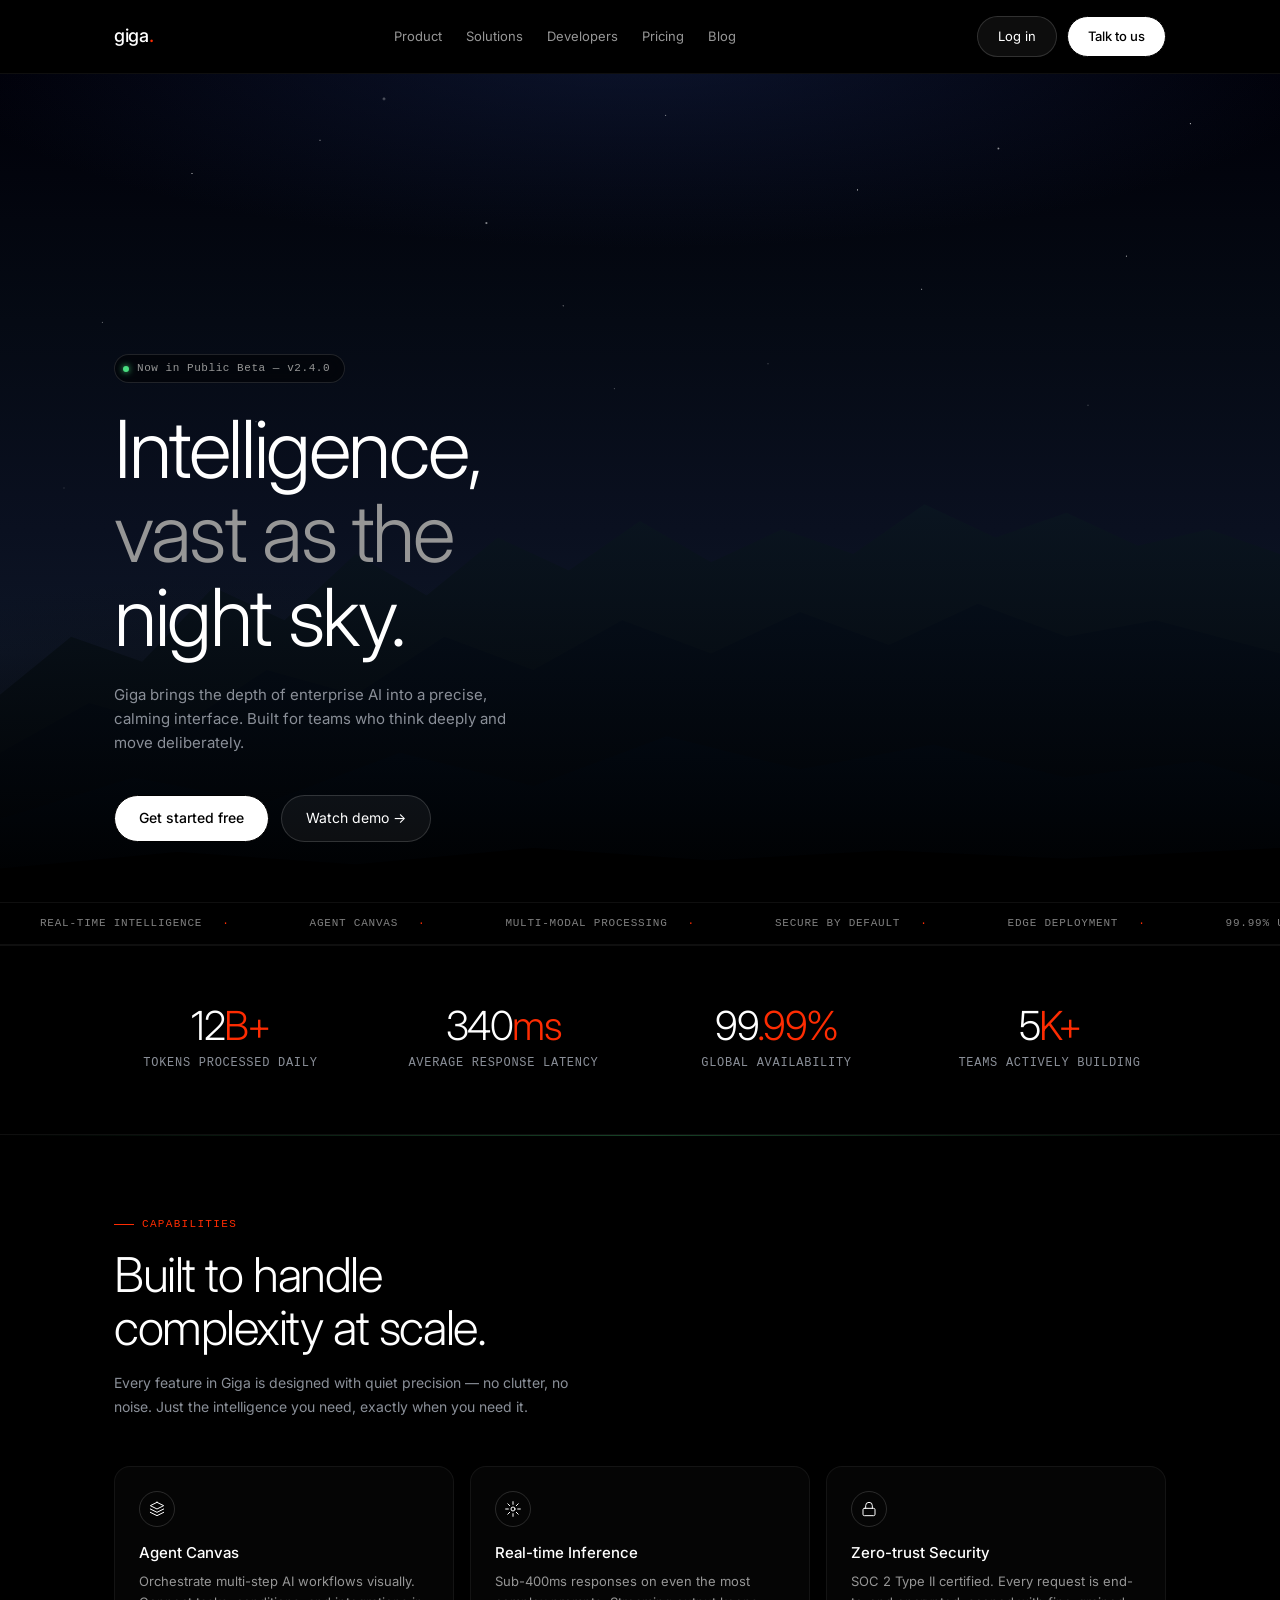
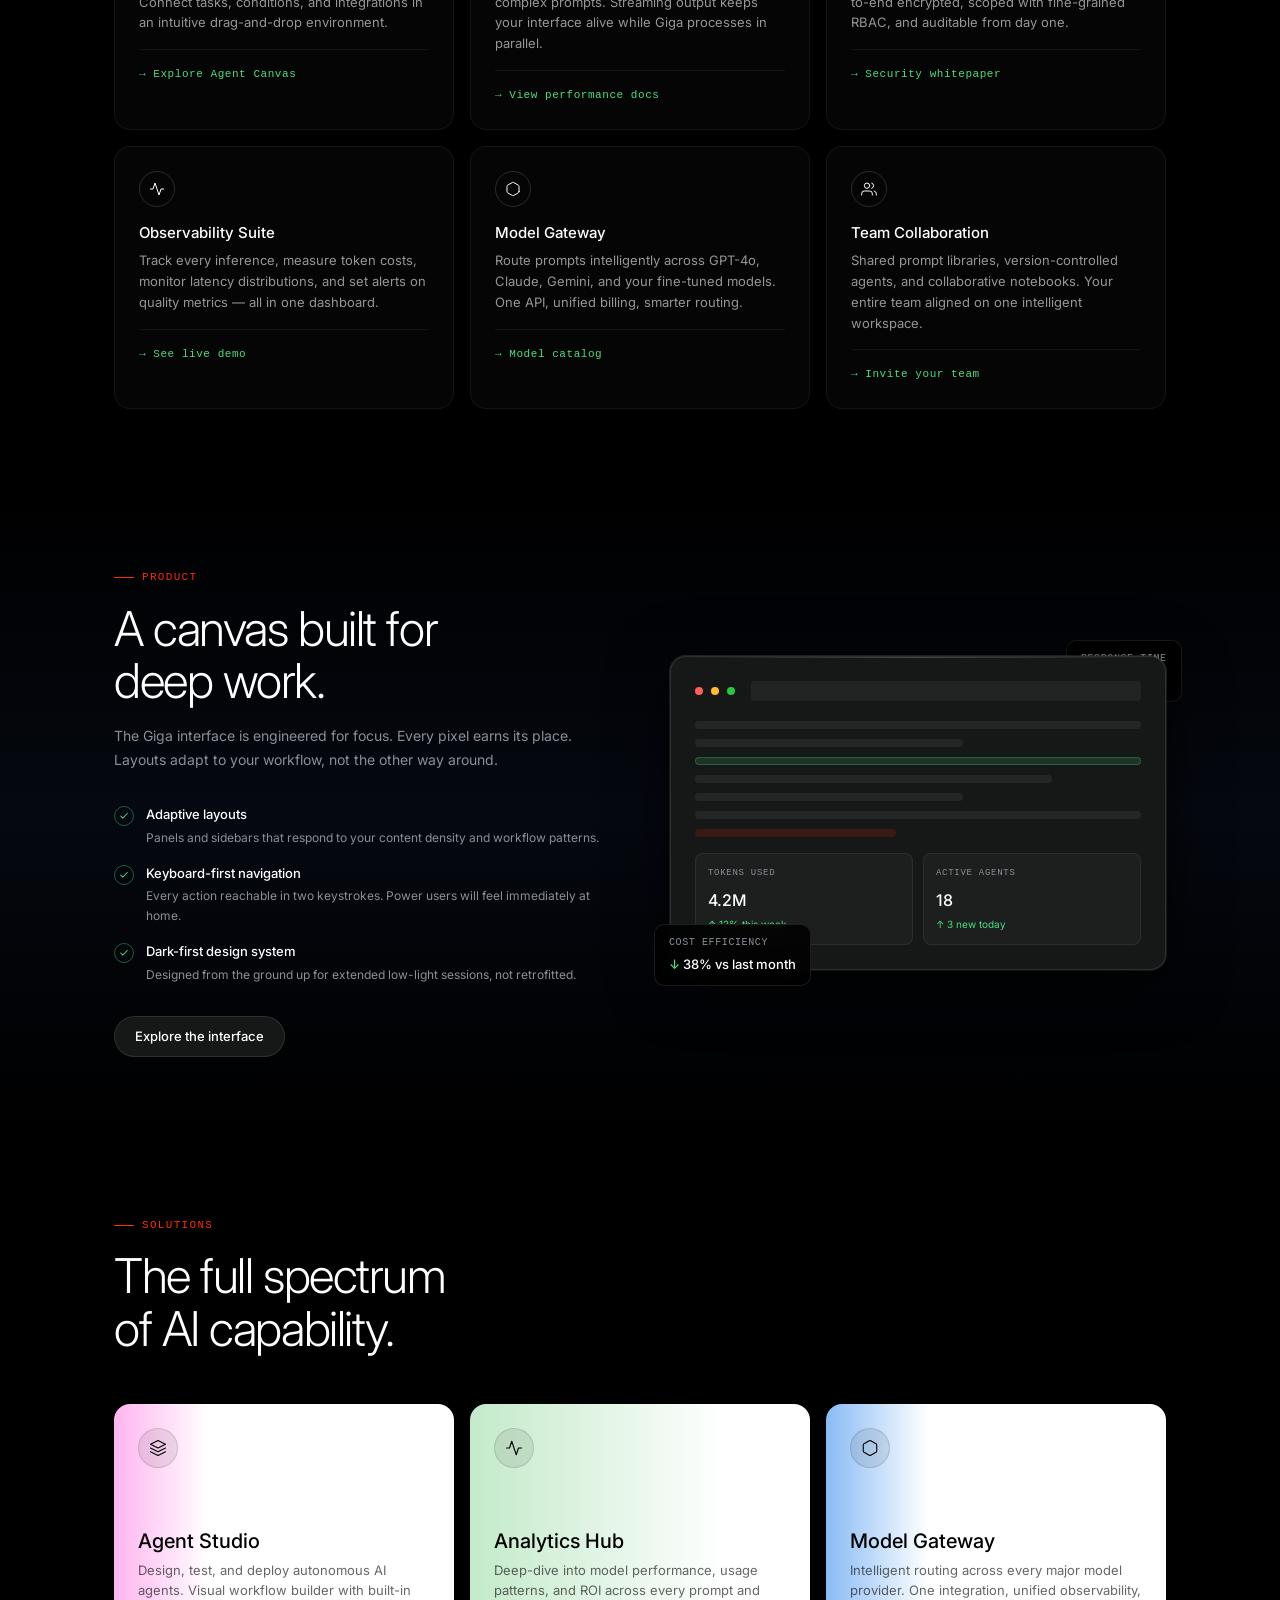
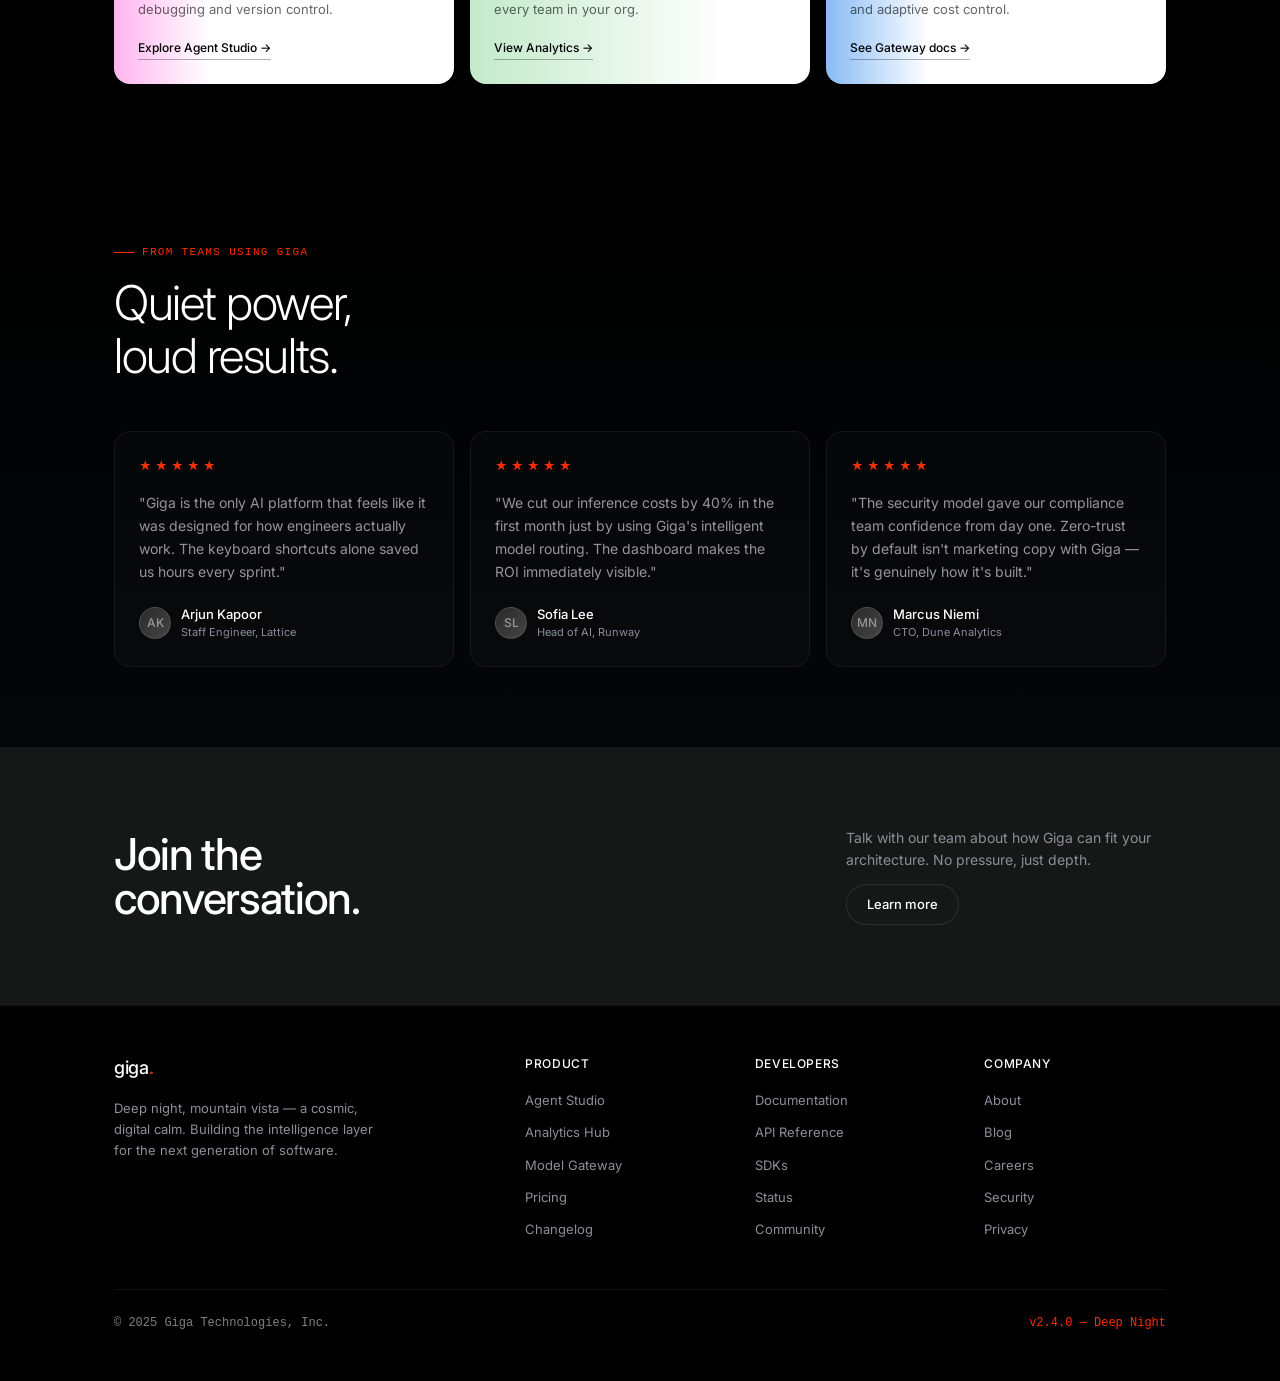
==== commit 7d353601: "Add favicon link to index.html" ====
--- a/index.html
+++ b/index.html
@@ -11,6 +11,7 @@
       rel="stylesheet"
     />
     <link rel="stylesheet" href="css/style.css" />
+    <link rel="icon" type="image/png" href="giga-icon.png">
   </head>
   <body>
     <!-- ── NAVIGATION ── -->
--- a/css/style.css
+++ b/css/style.css
@@ -0,0 +1,1398 @@
+:root {
+  /* Colors */
+  --color-obsidian: #000000;
+  --color-ghost: #ffffff;
+  --color-graphite: #cccccc;
+  --color-shadow: #4d4d4d;
+  --color-pebble-gray: #969696;
+  --color-night-sky: #161717;
+  --color-steel-gray: #808080;
+  --color-cosmic-dust: #8a8f98;
+  --color-ember-glow: #fe2c02;
+  --color-growth-green: #49de80;
+  --gradient-subtle-violet: linear-gradient(
+    90deg,
+    rgb(255, 154, 234) -10%,
+    rgb(255, 255, 255) 28%
+  );
+  --gradient-soft-mint: linear-gradient(
+    90deg,
+    rgb(195, 234, 202) 0%,
+    rgb(255, 255, 255) 74.87%
+  );
+  --gradient-sky-blue: linear-gradient(
+    90deg,
+    rgb(136, 187, 245) 0%,
+    rgb(255, 255, 255) 30%
+  );
+
+  /* Typography */
+  --font-inter: "Inter", ui-sans-serif, system-ui, -apple-system, sans-serif;
+  --font-inter-display: "Inter Display", ui-sans-serif, system-ui, sans-serif;
+  --font-mono: ui-monospace, SFMono-Regular, Menlo, Monaco, Consolas, monospace;
+
+  /* Type Scale */
+  --text-body: 14px;
+  --text-heading: 22px;
+  --text-heading-lg: 30px;
+  --text-display: 48px;
+
+  /* Spacing */
+  --spacing-4: 4px;
+  --spacing-8: 8px;
+  --spacing-10: 10px;
+  --spacing-12: 12px;
+  --spacing-14: 14px;
+  --spacing-16: 16px;
+  --spacing-20: 20px;
+  --spacing-24: 24px;
+  --spacing-40: 40px;
+  --spacing-48: 48px;
+  --spacing-60: 60px;
+
+  /* Layout */
+  --section-gap: 48px;
+  --card-padding: 24px;
+  --element-gap: 10px;
+
+  /* Radii */
+  --radius-cards: 16px;
+  --radius-buttons: 1000px;
+  --radius-default: 10px;
+
+  /* Shadows */
+  --shadow-xl:
+    rgba(0, 0, 0, 0.7) 0px 12px 32px -16px,
+    rgba(0, 0, 0, 0.7) 0px 12px 60px 0px,
+    rgba(255, 255, 255, 0.15) 0px 0px 0px 1px;
+
+  /* Surfaces */
+  --surface-deep-space: #000000;
+  --surface-whisper-card: rgba(0, 0, 0, 0.2);
+  --surface-ghost-panel: rgba(0, 0, 0, 0.02);
+}
+
+*,
+*::before,
+*::after {
+  box-sizing: border-box;
+  margin: 0;
+  padding: 0;
+}
+
+html {
+  scroll-behavior: smooth;
+}
+
+body {
+  background: var(--surface-deep-space);
+  color: var(--color-ghost);
+  font-family: var(--font-inter);
+  font-size: var(--text-body);
+  line-height: 1.6;
+  overflow-x: hidden;
+}
+
+/* ── NOISE TEXTURE OVERLAY ── */
+body::before {
+  content: "";
+  position: fixed;
+  inset: 0;
+  background-image: url("data:image/svg+xml,%3Csvg viewBox='0 0 256 256' xmlns='http://www.w3.org/2000/svg'%3E%3Cfilter id='noise'%3E%3CfeTurbulence type='fractalNoise' baseFrequency='0.9' numOctaves='4' stitchTiles='stitch'/%3E%3C/filter%3E%3Crect width='100%25' height='100%25' filter='url(%23noise)' opacity='0.04'/%3E%3C/svg%3E");
+  pointer-events: none;
+  z-index: 0;
+  opacity: 0.5;
+}
+
+/* ── CONTAINER ── */
+.container {
+  max-width: 1100px;
+  margin: 0 auto;
+  padding: 0 var(--spacing-24);
+  position: relative;
+  z-index: 1;
+}
+
+/* ── NAVIGATION ── */
+nav {
+  position: sticky;
+  top: 0;
+  z-index: 100;
+  border-bottom: 1px solid rgba(255, 255, 255, 0.06);
+  backdrop-filter: blur(20px);
+  -webkit-backdrop-filter: blur(20px);
+  background: rgba(0, 0, 0, 0.7);
+}
+
+.nav-inner {
+  max-width: 1100px;
+  margin: 0 auto;
+  padding: var(--spacing-16) var(--spacing-24);
+  display: flex;
+  align-items: center;
+  justify-content: space-between;
+  gap: var(--spacing-24);
+}
+
+.nav-logo {
+  font-family: var(--font-inter);
+  font-size: 18px;
+  font-weight: 500;
+  color: var(--color-ghost);
+  letter-spacing: -0.02em;
+  text-decoration: none;
+}
+
+.nav-logo span {
+  color: var(--color-ember-glow);
+}
+
+.nav-links {
+  display: flex;
+  align-items: center;
+  gap: var(--spacing-24);
+  list-style: none;
+}
+
+.nav-links a {
+  font-size: 13px;
+  font-weight: 400;
+  color: var(--color-pebble-gray);
+  text-decoration: none;
+  transition: color 0.2s;
+}
+
+.nav-links a:hover {
+  color: var(--color-ghost);
+}
+
+.btn-pill-ghost {
+  background: rgba(255, 255, 255, 0.05);
+  color: var(--color-ghost);
+  border: 1px solid rgba(255, 255, 255, 0.15);
+  padding: var(--spacing-9, 9px) var(--spacing-20);
+  border-radius: var(--radius-buttons);
+  font-size: 13px;
+  font-weight: 400;
+  font-family: var(--font-inter);
+  cursor: pointer;
+  text-decoration: none;
+  transition:
+    background 0.2s,
+    border-color 0.2s;
+  white-space: nowrap;
+}
+
+.btn-pill-ghost:hover {
+  background: rgba(255, 255, 255, 0.1);
+  border-color: rgba(255, 255, 255, 0.25);
+}
+
+.btn-pill-primary {
+  background: var(--color-ghost);
+  color: var(--color-obsidian);
+  border: 1px solid var(--color-obsidian);
+  padding: 9px var(--spacing-20);
+  border-radius: var(--radius-buttons);
+  font-size: 13px;
+  font-weight: 500;
+  font-family: var(--font-inter);
+  cursor: pointer;
+  text-decoration: none;
+  transition: opacity 0.2s;
+  white-space: nowrap;
+}
+
+.btn-pill-primary:hover {
+  opacity: 0.85;
+}
+
+.btn-pill-dark {
+  background: var(--color-night-sky);
+  color: var(--color-ghost);
+  border: 1px solid rgba(255, 255, 255, 0.1);
+  padding: 9px var(--spacing-20);
+  border-radius: var(--radius-buttons);
+  font-size: 13px;
+  font-weight: 500;
+  font-family: var(--font-inter);
+  cursor: pointer;
+  text-decoration: none;
+  transition: opacity 0.2s;
+  white-space: nowrap;
+  display: inline-block;
+}
+
+.btn-pill-dark:hover {
+  opacity: 0.75;
+}
+
+/* ── HERO ── */
+.hero {
+  position: relative;
+  min-height: 92vh;
+  display: flex;
+  flex-direction: column;
+  justify-content: flex-end;
+  overflow: hidden;
+}
+
+.hero-bg {
+  position: absolute;
+  inset: 0;
+  z-index: 0;
+}
+
+/* Simulated mountain landscape with CSS */
+.hero-bg::before {
+  content: "";
+  position: absolute;
+  inset: 0;
+  background:
+    radial-gradient(ellipse 120% 60% at 50% 100%, #0d1117 0%, transparent 60%),
+    radial-gradient(ellipse 80% 50% at 20% 85%, #0a0e14 0%, transparent 50%),
+    radial-gradient(ellipse 60% 40% at 80% 90%, #0c1018 0%, transparent 50%),
+    linear-gradient(
+      to bottom,
+      #000008 0%,
+      #050a14 30%,
+      #0a1020 55%,
+      #0d1525 70%,
+      #000000 100%
+    );
+}
+
+/* Stars */
+.hero-bg::after {
+  content: "";
+  position: absolute;
+  inset: 0;
+  background-image:
+    radial-gradient(
+      1px 1px at 15% 12%,
+      rgba(255, 255, 255, 0.8) 0%,
+      transparent 100%
+    ),
+    radial-gradient(
+      1px 1px at 25% 8%,
+      rgba(255, 255, 255, 0.6) 0%,
+      transparent 100%
+    ),
+    radial-gradient(
+      1.5px 1.5px at 38% 18%,
+      rgba(255, 255, 255, 0.7) 0%,
+      transparent 100%
+    ),
+    radial-gradient(
+      1px 1px at 52% 5%,
+      rgba(255, 255, 255, 0.5) 0%,
+      transparent 100%
+    ),
+    radial-gradient(
+      1px 1px at 67% 14%,
+      rgba(255, 255, 255, 0.9) 0%,
+      transparent 100%
+    ),
+    radial-gradient(
+      1.5px 1.5px at 78% 9%,
+      rgba(255, 255, 255, 0.6) 0%,
+      transparent 100%
+    ),
+    radial-gradient(
+      1px 1px at 88% 22%,
+      rgba(255, 255, 255, 0.7) 0%,
+      transparent 100%
+    ),
+    radial-gradient(
+      1px 1px at 8% 30%,
+      rgba(255, 255, 255, 0.4) 0%,
+      transparent 100%
+    ),
+    radial-gradient(
+      1px 1px at 93% 6%,
+      rgba(255, 255, 255, 0.8) 0%,
+      transparent 100%
+    ),
+    radial-gradient(
+      1px 1px at 44% 28%,
+      rgba(255, 255, 255, 0.5) 0%,
+      transparent 100%
+    ),
+    radial-gradient(
+      1px 1px at 60% 35%,
+      rgba(255, 255, 255, 0.3) 0%,
+      transparent 100%
+    ),
+    radial-gradient(
+      2px 2px at 30% 3%,
+      rgba(255, 255, 255, 0.4) 0%,
+      transparent 100%
+    ),
+    radial-gradient(
+      1px 1px at 72% 26%,
+      rgba(255, 255, 255, 0.6) 0%,
+      transparent 100%
+    ),
+    radial-gradient(
+      1px 1px at 85% 40%,
+      rgba(255, 255, 255, 0.3) 0%,
+      transparent 100%
+    ),
+    radial-gradient(
+      1px 1px at 5% 50%,
+      rgba(255, 255, 255, 0.2) 0%,
+      transparent 100%
+    ),
+    radial-gradient(
+      1px 1px at 20% 42%,
+      rgba(255, 255, 255, 0.4) 0%,
+      transparent 100%
+    ),
+    radial-gradient(
+      1px 1px at 48% 38%,
+      rgba(255, 255, 255, 0.3) 0%,
+      transparent 100%
+    );
+}
+
+/* Mountain silhouette shapes */
+.mountain-layer {
+  position: absolute;
+  bottom: 0;
+  left: 0;
+  right: 0;
+  height: 60%;
+}
+
+.mountain-layer svg {
+  width: 100%;
+  height: 100%;
+  display: block;
+}
+
+/* Subtle aurora at top */
+.aurora {
+  position: absolute;
+  top: 0;
+  left: 0;
+  right: 0;
+  height: 35%;
+  background: radial-gradient(
+    ellipse 80% 100% at 50% -10%,
+    rgba(30, 50, 100, 0.4) 0%,
+    transparent 70%
+  );
+  pointer-events: none;
+}
+
+.hero-content {
+  position: relative;
+  z-index: 2;
+  padding: 0 var(--spacing-24) var(--spacing-60);
+  max-width: 1100px;
+  margin: 0 auto;
+  width: 100%;
+}
+
+.hero-badge {
+  display: inline-flex;
+  align-items: center;
+  gap: var(--spacing-8);
+  background: rgba(0, 0, 0, 0.5);
+  border: 1px solid rgba(255, 255, 255, 0.12);
+  border-radius: 9999px;
+  padding: 5px 14px 5px 8px;
+  margin-bottom: var(--spacing-24);
+  backdrop-filter: blur(10px);
+}
+
+.hero-badge-dot {
+  width: 6px;
+  height: 6px;
+  border-radius: 50%;
+  background: var(--color-growth-green);
+  box-shadow: 0 0 6px var(--color-growth-green);
+  animation: pulse-dot 2s ease-in-out infinite;
+}
+
+@keyframes pulse-dot {
+  0%,
+  100% {
+    opacity: 1;
+  }
+  50% {
+    opacity: 0.4;
+  }
+}
+
+.hero-badge span {
+  font-size: 11px;
+  color: var(--color-pebble-gray);
+  font-family: var(--font-mono);
+  letter-spacing: 0.05em;
+}
+
+.hero-title {
+  font-family: var(--font-inter);
+  font-size: clamp(40px, 7vw, 80px);
+  font-weight: 300;
+  line-height: 1.05;
+  letter-spacing: -0.03em;
+  color: var(--color-ghost);
+  margin-bottom: var(--spacing-24);
+  max-width: 700px;
+}
+
+.hero-title em {
+  font-style: normal;
+  color: var(--color-pebble-gray);
+}
+
+.hero-sub {
+  font-size: 15px;
+  color: var(--color-cosmic-dust);
+  max-width: 420px;
+  line-height: 1.6;
+  margin-bottom: var(--spacing-40);
+}
+
+.hero-actions {
+  display: flex;
+  align-items: center;
+  gap: var(--spacing-12);
+  flex-wrap: wrap;
+}
+
+.hero-actions .btn-pill-primary {
+  font-size: 14px;
+  padding: 11px 24px;
+}
+
+.hero-actions .btn-pill-ghost {
+  font-size: 14px;
+  padding: 11px 24px;
+}
+
+/* ── TICKER / MARQUEE ── */
+.ticker-wrap {
+  border-top: 1px solid rgba(255, 255, 255, 0.06);
+  border-bottom: 1px solid rgba(255, 255, 255, 0.06);
+  overflow: hidden;
+  background: rgba(0, 0, 0, 0.4);
+  position: relative;
+  z-index: 2;
+}
+
+.ticker {
+  display: flex;
+  white-space: nowrap;
+  animation: ticker-scroll 30s linear infinite;
+  padding: var(--spacing-12) 0;
+}
+
+.ticker-item {
+  display: inline-flex;
+  align-items: center;
+  gap: var(--spacing-20);
+  padding: 0 var(--spacing-40);
+  font-size: 11px;
+  color: var(--color-steel-gray);
+  font-family: var(--font-mono);
+  letter-spacing: 0.07em;
+  text-transform: uppercase;
+}
+
+.ticker-item::after {
+  content: "·";
+  color: var(--color-ember-glow);
+}
+
+@keyframes ticker-scroll {
+  from {
+    transform: translateX(0);
+  }
+  to {
+    transform: translateX(-50%);
+  }
+}
+
+/* ── SECTION BASE ── */
+section {
+  padding: 80px 0;
+  position: relative;
+  z-index: 1;
+}
+
+.section-label {
+  font-size: 11px;
+  font-family: var(--font-mono);
+  letter-spacing: 0.12em;
+  text-transform: uppercase;
+  color: var(--color-ember-glow);
+  margin-bottom: var(--spacing-16);
+  display: flex;
+  align-items: center;
+  gap: var(--spacing-8);
+}
+
+.section-label::before {
+  content: "";
+  display: block;
+  width: 20px;
+  height: 1px;
+  background: var(--color-ember-glow);
+}
+
+.section-heading {
+  font-family: var(--font-inter);
+  font-size: clamp(28px, 4vw, var(--text-display));
+  font-weight: 300;
+  letter-spacing: -0.03em;
+  line-height: 1.1;
+  color: var(--color-ghost);
+  margin-bottom: var(--spacing-16);
+}
+
+.section-body {
+  font-size: var(--text-body);
+  color: var(--color-cosmic-dust);
+  line-height: 1.7;
+  max-width: 480px;
+}
+
+/* ── FEATURES GRID ── */
+.features-section {
+  background: var(--surface-deep-space);
+}
+
+.features-header {
+  margin-bottom: var(--spacing-48);
+}
+
+.features-grid {
+  display: grid;
+  grid-template-columns: repeat(3, 1fr);
+  gap: var(--spacing-16);
+}
+
+.feature-card {
+  background: rgba(255, 255, 255, 0.02);
+  border: 1px solid rgba(255, 255, 255, 0.06);
+  border-radius: var(--radius-cards);
+  padding: var(--spacing-24);
+  transition:
+    border-color 0.3s,
+    background 0.3s;
+  position: relative;
+  overflow: hidden;
+}
+
+.feature-card::before {
+  content: "";
+  position: absolute;
+  top: 0;
+  left: 0;
+  right: 0;
+  height: 1px;
+  background: linear-gradient(
+    90deg,
+    transparent,
+    rgba(255, 255, 255, 0.1),
+    transparent
+  );
+  opacity: 0;
+  transition: opacity 0.3s;
+}
+
+.feature-card:hover {
+  border-color: rgba(255, 255, 255, 0.12);
+  background: rgba(255, 255, 255, 0.04);
+}
+
+.feature-card:hover::before {
+  opacity: 1;
+}
+
+.feature-icon {
+  width: 36px;
+  height: 36px;
+  border: 1px solid rgba(255, 255, 255, 0.15);
+  border-radius: 9999px;
+  display: flex;
+  align-items: center;
+  justify-content: center;
+  margin-bottom: var(--spacing-16);
+}
+
+.feature-icon svg {
+  width: 16px;
+  height: 16px;
+  stroke: var(--color-ghost);
+  fill: none;
+  stroke-width: 1.5;
+  stroke-linecap: round;
+  stroke-linejoin: round;
+}
+
+.feature-title {
+  font-family: var(--font-inter);
+  font-size: 15px;
+  font-weight: 500;
+  color: var(--color-ghost);
+  margin-bottom: var(--spacing-8);
+  line-height: 1.3;
+}
+
+.feature-desc {
+  font-size: 13px;
+  color: var(--color-pebble-gray);
+  line-height: 1.6;
+}
+
+.feature-card-accent {
+  margin-top: var(--spacing-16);
+  padding-top: var(--spacing-16);
+  border-top: 1px solid rgba(255, 255, 255, 0.06);
+  font-size: 11px;
+  font-family: var(--font-mono);
+  color: var(--color-growth-green);
+  letter-spacing: 0.05em;
+}
+
+/* ── PRODUCT SHOWCASE ── */
+.showcase-section {
+  background: linear-gradient(180deg, #000000 0%, #050810 50%, #000000 100%);
+}
+
+.showcase-inner {
+  display: grid;
+  grid-template-columns: 1fr 1fr;
+  gap: 60px;
+  align-items: center;
+}
+
+.showcase-visual {
+  position: relative;
+}
+
+.showcase-screen {
+  background: var(--color-night-sky);
+  border: 1px solid rgba(255, 255, 255, 0.1);
+  border-radius: var(--radius-cards);
+  padding: var(--spacing-24);
+  box-shadow: var(--shadow-xl);
+  position: relative;
+  overflow: hidden;
+}
+
+.showcase-screen::before {
+  content: "";
+  position: absolute;
+  top: 0;
+  left: 0;
+  right: 0;
+  height: 1px;
+  background: linear-gradient(
+    90deg,
+    transparent,
+    rgba(255, 255, 255, 0.2),
+    transparent
+  );
+}
+
+.screen-topbar {
+  display: flex;
+  align-items: center;
+  gap: var(--spacing-8);
+  margin-bottom: var(--spacing-20);
+}
+
+.screen-dot {
+  width: 8px;
+  height: 8px;
+  border-radius: 50%;
+}
+
+.screen-dot.red {
+  background: #ff5f57;
+}
+.screen-dot.yellow {
+  background: #febc2e;
+}
+.screen-dot.green {
+  background: #28c840;
+}
+
+.screen-title-bar {
+  flex: 1;
+  height: 20px;
+  background: rgba(255, 255, 255, 0.05);
+  border-radius: 4px;
+  margin-left: var(--spacing-8);
+}
+
+.screen-lines {
+  display: flex;
+  flex-direction: column;
+  gap: var(--spacing-10);
+}
+
+.screen-line {
+  height: 8px;
+  background: rgba(255, 255, 255, 0.06);
+  border-radius: 4px;
+}
+
+.screen-line.short {
+  width: 60%;
+}
+.screen-line.med {
+  width: 80%;
+}
+.screen-line.highlight {
+  background: rgba(73, 222, 128, 0.15);
+  border: 1px solid rgba(73, 222, 128, 0.25);
+}
+.screen-line.accent {
+  background: rgba(254, 44, 2, 0.15);
+  width: 45%;
+}
+
+.screen-card-row {
+  display: grid;
+  grid-template-columns: 1fr 1fr;
+  gap: var(--spacing-10);
+  margin-top: var(--spacing-16);
+}
+
+.screen-mini-card {
+  background: rgba(255, 255, 255, 0.03);
+  border: 1px solid rgba(255, 255, 255, 0.07);
+  border-radius: 8px;
+  padding: var(--spacing-12);
+}
+
+.screen-mini-card .mini-label {
+  font-size: 9px;
+  font-family: var(--font-mono);
+  color: var(--color-cosmic-dust);
+  letter-spacing: 0.08em;
+  text-transform: uppercase;
+  margin-bottom: var(--spacing-8);
+}
+
+.screen-mini-card .mini-value {
+  font-size: 16px;
+  font-weight: 500;
+  color: var(--color-ghost);
+}
+
+.screen-mini-card .mini-change {
+  font-size: 10px;
+  color: var(--color-growth-green);
+  margin-top: 2px;
+}
+
+/* Floating badges on screenshot */
+.showcase-float {
+  position: absolute;
+  background: rgba(0, 0, 0, 0.85);
+  border: 1px solid rgba(255, 255, 255, 0.1);
+  border-radius: var(--radius-default);
+  padding: var(--spacing-10) var(--spacing-14);
+  backdrop-filter: blur(16px);
+  font-size: 11px;
+}
+
+.showcase-float.top-right {
+  top: -16px;
+  right: -16px;
+}
+
+.showcase-float.bottom-left {
+  bottom: -16px;
+  left: -16px;
+}
+
+.float-label {
+  color: var(--color-cosmic-dust);
+  font-family: var(--font-mono);
+  font-size: 10px;
+  letter-spacing: 0.06em;
+  text-transform: uppercase;
+  margin-bottom: 3px;
+}
+
+.float-value {
+  color: var(--color-ghost);
+  font-weight: 500;
+  font-size: 13px;
+}
+
+.float-value .up {
+  color: var(--color-growth-green);
+}
+.float-value .down {
+  color: var(--color-ember-glow);
+}
+
+/* Gradient pills for product section */
+.gradient-pill {
+  display: inline-block;
+  padding: 4px 10px;
+  border-radius: 9999px;
+  font-size: 11px;
+  font-family: var(--font-mono);
+  letter-spacing: 0.04em;
+  margin-bottom: var(--spacing-16);
+}
+
+.gradient-pill.violet {
+  background: var(--gradient-subtle-violet);
+  color: var(--color-obsidian);
+}
+
+.gradient-pill.mint {
+  background: var(--gradient-soft-mint);
+  color: var(--color-obsidian);
+}
+
+.gradient-pill.sky {
+  background: var(--gradient-sky-blue);
+  color: var(--color-obsidian);
+}
+
+/* ── METRICS BAR ── */
+.metrics-section {
+  padding: 60px 0;
+  border-top: 1px solid rgba(255, 255, 255, 0.06);
+  border-bottom: 1px solid rgba(255, 255, 255, 0.06);
+}
+
+.metrics-grid {
+  display: grid;
+  grid-template-columns: repeat(4, 1fr);
+  gap: var(--spacing-40);
+}
+
+.metric-item {
+  text-align: center;
+}
+
+.metric-value {
+  font-family: var(--font-inter);
+  font-size: 40px;
+  font-weight: 300;
+  letter-spacing: -0.04em;
+  color: var(--color-ghost);
+  line-height: 1;
+  margin-bottom: var(--spacing-8);
+}
+
+.metric-value span {
+  color: var(--color-ember-glow);
+}
+
+.metric-label {
+  font-size: 12px;
+  color: var(--color-cosmic-dust);
+  font-family: var(--font-mono);
+  letter-spacing: 0.06em;
+  text-transform: uppercase;
+}
+
+/* ── GRADIENT PRODUCT CARDS ── */
+.product-section {
+  background: #000;
+}
+
+.product-grid {
+  display: grid;
+  grid-template-columns: repeat(3, 1fr);
+  gap: var(--spacing-16);
+  margin-top: var(--spacing-48);
+}
+
+.product-card {
+  border-radius: var(--radius-cards);
+  padding: var(--spacing-24);
+  position: relative;
+  overflow: hidden;
+  min-height: 280px;
+  display: flex;
+  flex-direction: column;
+  justify-content: flex-end;
+}
+
+.product-card.violet {
+  background: var(--gradient-subtle-violet);
+}
+.product-card.mint {
+  background: var(--gradient-soft-mint);
+}
+.product-card.sky {
+  background: var(--gradient-sky-blue);
+}
+
+.product-card-icon {
+  position: absolute;
+  top: var(--spacing-24);
+  left: var(--spacing-24);
+  width: 40px;
+  height: 40px;
+  border-radius: 9999px;
+  background: rgba(0, 0, 0, 0.08);
+  border: 1px solid rgba(0, 0, 0, 0.12);
+  display: flex;
+  align-items: center;
+  justify-content: center;
+}
+
+.product-card-icon svg {
+  width: 18px;
+  height: 18px;
+  stroke: var(--color-obsidian);
+  fill: none;
+  stroke-width: 1.5;
+  stroke-linecap: round;
+  stroke-linejoin: round;
+}
+
+.product-card-title {
+  font-family: var(--font-inter);
+  font-size: 20px;
+  font-weight: 500;
+  color: var(--color-obsidian);
+  margin-bottom: var(--spacing-8);
+  line-height: 1.2;
+}
+
+.product-card-desc {
+  font-size: 13px;
+  color: rgba(0, 0, 0, 0.6);
+  line-height: 1.5;
+  margin-bottom: var(--spacing-16);
+}
+
+.product-card-link {
+  font-size: 12px;
+  font-weight: 500;
+  color: var(--color-obsidian);
+  text-decoration: none;
+  display: inline-flex;
+  align-items: center;
+  gap: var(--spacing-6);
+  border-bottom: 1px solid rgba(0, 0, 0, 0.3);
+  padding-bottom: 2px;
+  transition: opacity 0.2s;
+}
+
+.product-card-link:hover {
+  opacity: 0.6;
+}
+
+/* ── TESTIMONIALS ── */
+.testimonials-section {
+  background: linear-gradient(180deg, #000 0%, #040608 100%);
+}
+
+.testimonials-grid {
+  display: grid;
+  grid-template-columns: repeat(3, 1fr);
+  gap: var(--spacing-16);
+  margin-top: var(--spacing-48);
+}
+
+.testimonial-card {
+  background: rgba(255, 255, 255, 0.02);
+  border: 1px solid rgba(255, 255, 255, 0.06);
+  border-radius: var(--radius-cards);
+  padding: var(--spacing-24);
+}
+
+.testimonial-stars {
+  display: flex;
+  gap: 3px;
+  margin-bottom: var(--spacing-16);
+}
+
+.testimonial-stars span {
+  color: var(--color-ember-glow);
+  font-size: 12px;
+}
+
+.testimonial-quote {
+  font-size: 14px;
+  color: var(--color-pebble-gray);
+  line-height: 1.65;
+  margin-bottom: var(--spacing-20);
+}
+
+.testimonial-author {
+  display: flex;
+  align-items: center;
+  gap: var(--spacing-10);
+}
+
+.author-avatar {
+  width: 32px;
+  height: 32px;
+  border-radius: 50%;
+  background: linear-gradient(135deg, #2a2a2a 0%, #444 100%);
+  border: 1px solid rgba(255, 255, 255, 0.1);
+  display: flex;
+  align-items: center;
+  justify-content: center;
+  font-size: 12px;
+  color: var(--color-pebble-gray);
+  font-weight: 500;
+}
+
+.author-name {
+  font-size: 13px;
+  font-weight: 500;
+  color: var(--color-ghost);
+}
+
+.author-role {
+  font-size: 11px;
+  color: var(--color-cosmic-dust);
+}
+
+/* ── CTA BANNER ── */
+.cta-section {
+  background: var(--color-night-sky);
+  padding: 80px 0;
+}
+
+.cta-inner {
+  display: flex;
+  align-items: center;
+  justify-content: space-between;
+  gap: var(--spacing-40);
+  flex-wrap: wrap;
+}
+
+.cta-heading {
+  font-family: var(--font-inter);
+  font-size: clamp(28px, 5vw, 44px);
+  font-weight: 500;
+  line-height: 1;
+  color: var(--color-ghost);
+  letter-spacing: -0.03em;
+}
+
+/* ── FOOTER ── */
+footer {
+  background: var(--surface-deep-space);
+  border-top: 1px solid rgba(255, 255, 255, 0.06);
+  padding: var(--spacing-48) 0;
+}
+
+.footer-inner {
+  display: grid;
+  grid-template-columns: 2fr 1fr 1fr 1fr;
+  gap: var(--spacing-48);
+}
+
+.footer-brand .nav-logo {
+  display: inline-block;
+  margin-bottom: var(--spacing-16);
+}
+
+.footer-brand p {
+  font-size: 13px;
+  color: var(--color-cosmic-dust);
+  line-height: 1.6;
+  max-width: 260px;
+}
+
+.footer-col h4 {
+  font-size: 12px;
+  font-weight: 500;
+  color: var(--color-ghost);
+  letter-spacing: 0.05em;
+  text-transform: uppercase;
+  margin-bottom: var(--spacing-16);
+}
+
+.footer-col ul {
+  list-style: none;
+  display: flex;
+  flex-direction: column;
+  gap: var(--spacing-10);
+}
+
+.footer-col ul a {
+  font-size: 13px;
+  color: var(--color-cosmic-dust);
+  text-decoration: none;
+  transition: color 0.2s;
+}
+
+.footer-col ul a:hover {
+  color: var(--color-ghost);
+}
+
+.footer-bottom {
+  margin-top: var(--spacing-48);
+  padding-top: var(--spacing-24);
+  border-top: 1px solid rgba(255, 255, 255, 0.06);
+  display: flex;
+  justify-content: space-between;
+  align-items: center;
+}
+
+.footer-bottom p {
+  font-size: 12px;
+  color: var(--color-steel-gray);
+  font-family: var(--font-mono);
+}
+
+/* ── DIVIDER ── */
+.divider-green {
+  height: 1px;
+  background: linear-gradient(
+    90deg,
+    transparent,
+    var(--color-growth-green),
+    transparent
+  );
+  opacity: 0.3;
+  margin: 0;
+}
+
+/* ── HAMBURGER MENU ── */
+.hamburger {
+  display: none;
+  flex-direction: column;
+  gap: 5px;
+  background: none;
+  border: none;
+  cursor: pointer;
+  padding: 4px;
+  z-index: 101;
+}
+
+.hamburger span {
+  display: block;
+  width: 22px;
+  height: 1.5px;
+  background: var(--color-ghost);
+  border-radius: 2px;
+  transition: transform 0.3s, opacity 0.3s;
+}
+
+/* ── MOBILE DRAWER ── */
+.mobile-drawer {
+  position: fixed;
+  inset: 0;
+  z-index: 200;
+  pointer-events: none;
+  visibility: hidden;
+}
+
+.mobile-drawer.open {
+  pointer-events: auto;
+  visibility: visible;
+}
+
+.mobile-drawer-overlay {
+  position: absolute;
+  inset: 0;
+  background: rgba(0, 0, 0, 0.6);
+  backdrop-filter: blur(4px);
+  opacity: 0;
+  transition: opacity 0.3s;
+}
+
+.mobile-drawer.open .mobile-drawer-overlay {
+  opacity: 1;
+}
+
+.mobile-drawer-panel {
+  position: absolute;
+  top: 0;
+  right: 0;
+  width: 280px;
+  height: 100%;
+  background: rgba(10, 10, 14, 0.98);
+  border-left: 1px solid rgba(255, 255, 255, 0.08);
+  transform: translateX(100%);
+  transition: transform 0.35s cubic-bezier(0.4, 0, 0.2, 1);
+  display: flex;
+  flex-direction: column;
+  padding: var(--spacing-24);
+}
+
+.mobile-drawer.open .mobile-drawer-panel {
+  transform: translateX(0);
+}
+
+.mobile-drawer-header {
+  display: flex;
+  align-items: center;
+  justify-content: space-between;
+  margin-bottom: var(--spacing-40);
+}
+
+.mobile-drawer-close {
+  background: none;
+  border: 1px solid rgba(255, 255, 255, 0.1);
+  color: var(--color-ghost);
+  width: 32px;
+  height: 32px;
+  border-radius: 50%;
+  font-size: 14px;
+  cursor: pointer;
+  display: flex;
+  align-items: center;
+  justify-content: center;
+  transition: background 0.2s;
+}
+
+.mobile-drawer-close:hover {
+  background: rgba(255, 255, 255, 0.08);
+}
+
+.mobile-drawer-links {
+  list-style: none;
+  display: flex;
+  flex-direction: column;
+  gap: var(--spacing-4);
+  margin-bottom: var(--spacing-40);
+}
+
+.mobile-drawer-links a {
+  display: block;
+  padding: var(--spacing-12) var(--spacing-16);
+  font-size: 15px;
+  color: var(--color-pebble-gray);
+  text-decoration: none;
+  border-radius: var(--radius-default);
+  transition: background 0.2s, color 0.2s;
+}
+
+.mobile-drawer-links a:hover {
+  background: rgba(255, 255, 255, 0.05);
+  color: var(--color-ghost);
+}
+
+.mobile-drawer-actions {
+  display: flex;
+  flex-direction: column;
+  gap: var(--spacing-10);
+  margin-top: auto;
+}
+
+/* ── SCROLL TO TOP ── */
+.scroll-top {
+  position: fixed;
+  bottom: 32px;
+  right: 32px;
+  width: 40px;
+  height: 40px;
+  background: rgba(0, 0, 0, 0.8);
+  border: 1px solid rgba(255, 255, 255, 0.12);
+  border-radius: 50%;
+  color: var(--color-ghost);
+  cursor: pointer;
+  display: flex;
+  align-items: center;
+  justify-content: center;
+  z-index: 90;
+  opacity: 0;
+  transform: translateY(12px);
+  transition: opacity 0.3s, transform 0.3s, background 0.2s;
+  pointer-events: none;
+  backdrop-filter: blur(10px);
+}
+
+.scroll-top.visible {
+  opacity: 1;
+  transform: translateY(0);
+  pointer-events: auto;
+}
+
+.scroll-top:hover {
+  background: rgba(255, 255, 255, 0.1);
+}
+
+/* ── SCROLL ANIMATIONS ── */
+.fade-up {
+  opacity: 0;
+  transform: translateY(24px);
+  transition:
+    opacity 0.7s ease,
+    transform 0.7s ease;
+}
+
+.fade-up.visible {
+  opacity: 1;
+  transform: translateY(0);
+}
+
+.fade-up:nth-child(2) {
+  transition-delay: 0.1s;
+}
+.fade-up:nth-child(3) {
+  transition-delay: 0.2s;
+}
+.fade-up:nth-child(4) {
+  transition-delay: 0.3s;
+}
+.fade-up:nth-child(5) {
+  transition-delay: 0.4s;
+}
+.fade-up:nth-child(6) {
+  transition-delay: 0.5s;
+}
+
+/* ── RESPONSIVE ── */
+@media (max-width: 900px) {
+  .features-grid,
+  .product-grid,
+  .testimonials-grid {
+    grid-template-columns: 1fr 1fr;
+  }
+  .metrics-grid {
+    grid-template-columns: repeat(2, 1fr);
+    gap: var(--spacing-24);
+  }
+  .footer-inner {
+    grid-template-columns: 1fr 1fr;
+    gap: var(--spacing-24);
+  }
+  .showcase-inner {
+    grid-template-columns: 1fr;
+  }
+  .nav-links {
+    display: none;
+  }
+  .hamburger {
+    display: flex;
+  }
+  .nav-inner > div[style] {
+    display: none;
+  }
+}
+
+@media (max-width: 600px) {
+  .features-grid,
+  .product-grid,
+  .testimonials-grid {
+    grid-template-columns: 1fr;
+  }
+  .metrics-grid {
+    grid-template-columns: repeat(2, 1fr);
+  }
+  .footer-inner {
+    grid-template-columns: 1fr;
+  }
+  .hero-title {
+    font-size: 36px;
+  }
+  .cta-heading {
+    font-size: 28px;
+  }
+}
